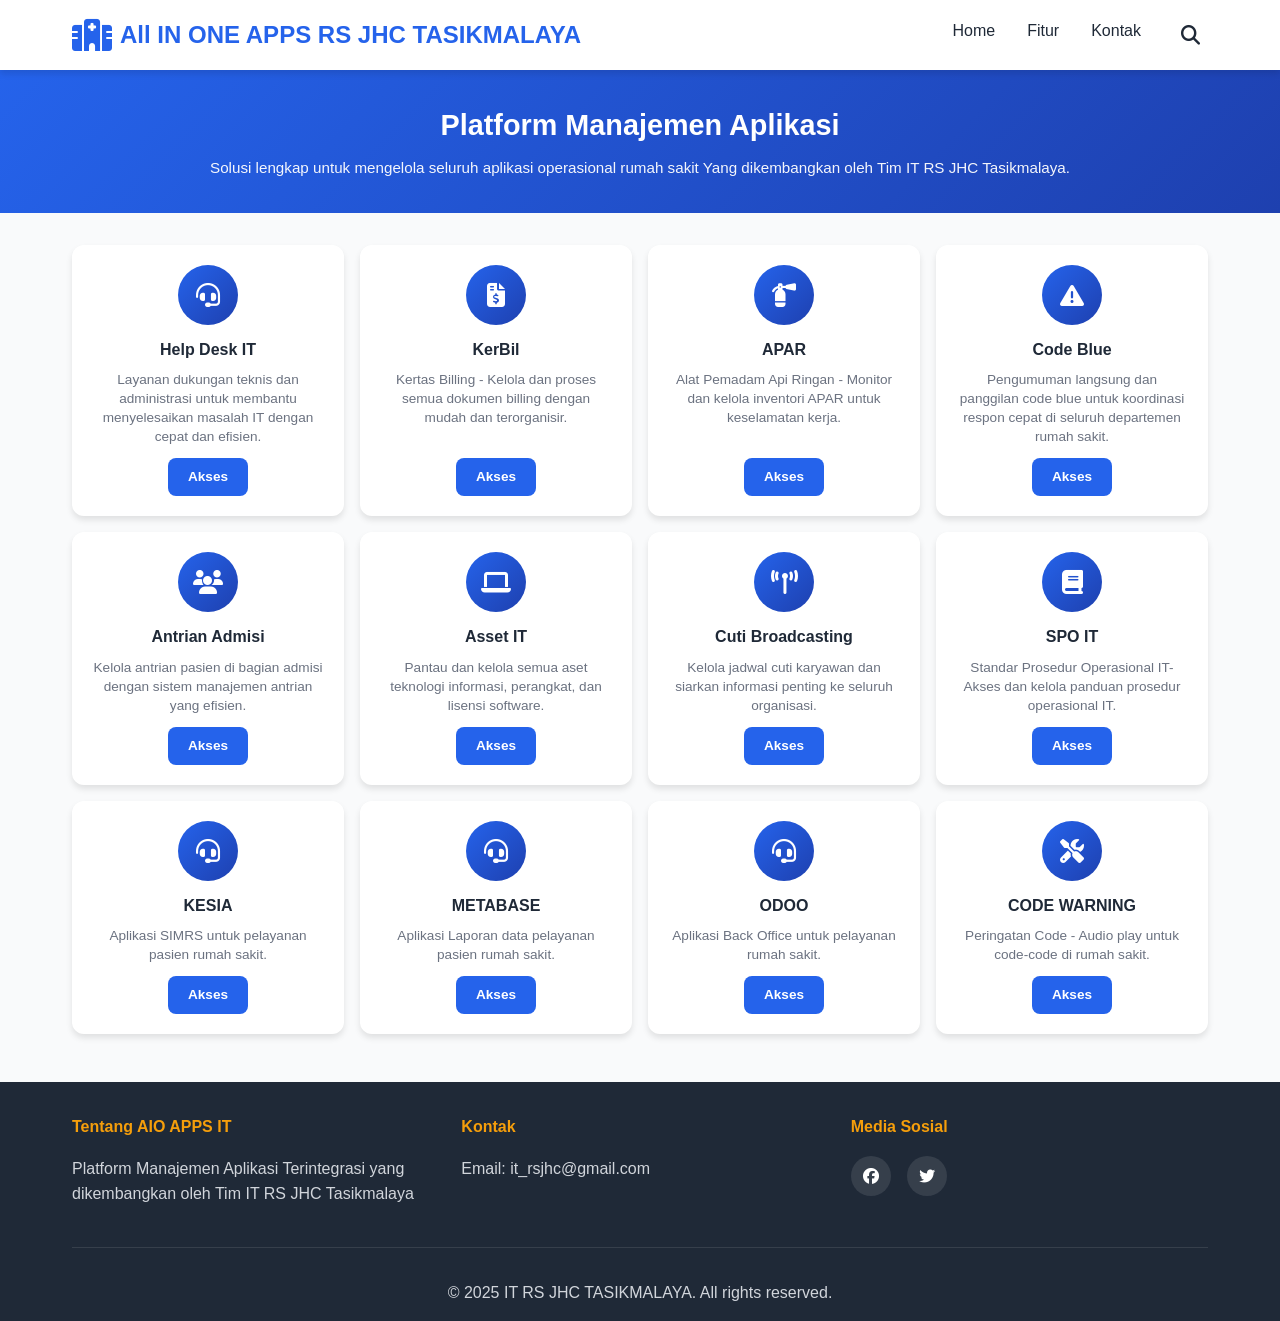
==== index.html @ 331bbbbd "first commit" ====
<!DOCTYPE html>
<html lang="id">
  <head>
    <meta charset="UTF-8" />
    <meta name="viewport" content="width=device-width, initial-scale=1.0" />
    <title>JHC - Platform Terintegrasi IT</title>
    <link rel="icon" type="image/png" href="assets/images/logo-IT.png" />
    <link
      rel="stylesheet"
      href="https://cdnjs.cloudflare.com/ajax/libs/font-awesome/6.4.0/css/all.min.css"
    />
    <link rel="stylesheet" href="styles.css" />
  </head>
  <body>
    <!-- Navigation Bar -->
    <nav class="navbar">
      <div class="nav-container">
        <div class="logo">
          <i class="fas fa-hospital"></i>
          <span>All IN ONE APPS RS JHC TASIKMALAYA</span>
        </div>
        <div class="nav-links">
          <a href="#home">Home</a>
          <a href="#features">Fitur</a>
          <a href="#contact">Kontak</a>
          <button class="search-toggle" onclick="toggleSearch()">
            <i class="fas fa-search"></i>
          </button>
        </div>
        <div class="search-bar" id="searchBar">
          <input
            type="text"
            id="featureSearch"
            placeholder="Cari fitur..."
            onkeyup="searchFeatures()"
          />
          <button class="search-close" onclick="toggleSearch()">
            <i class="fas fa-times"></i>
          </button>
        </div>
      </div>
    </nav>

    <!-- Hero Section -->
    <section class="hero" id="home">
      <div class="hero-content">
        <h1>Platform Manajemen Aplikasi</h1>
        <p>
          Solusi lengkap untuk mengelola seluruh aplikasi operasional rumah
          sakit Yang dikembangkan oleh Tim IT RS JHC Tasikmalaya.
        </p>
      </div>
    </section>

    <!-- Features Section -->
    <section class="features" id="features">
      <div class="container">
        <div class="features-grid">
          <!-- Help Desk -->
          <div class="feature-card">
            <div class="feature-icon">
              <i class="fas fa-headset"></i>
            </div>
            <h3>Help Desk IT</h3>
            <p>
              Layanan dukungan teknis dan administrasi untuk membantu
              menyelesaikan masalah IT dengan cepat dan efisien.
            </p>
            <a
              href="#"
              class="btn-feature"
              data-url="https://sinal.rsjantungtasikmalaya.my.id/public/index.php?page=helpdesk_report_form"
              onclick="openLink(event)"
              >Akses</a
            >
          </div>

          <!-- KerBil -->
          <div class="feature-card">
            <div class="feature-icon">
              <i class="fas fa-file-invoice-dollar"></i>
            </div>
            <h3>KerBil</h3>
            <p>
              Kertas Billing - Kelola dan proses semua dokumen billing dengan
              mudah dan terorganisir.
            </p>
            <a
              href="#"
              class="btn-feature"
              data-url="http://103.184.16.155:312/kerbil/"
              onclick="openLink(event)"
              >Akses</a
            >
          </div>

          <!-- APAR -->
          <div class="feature-card">
            <div class="feature-icon">
              <i class="fas fa-fire-extinguisher"></i>
            </div>
            <h3>APAR</h3>
            <p>
              Alat Pemadam Api Ringan - Monitor dan kelola inventori APAR untuk
              keselamatan kerja.
            </p>
            <a
              href="#"
              class="btn-feature"
              data-url="https://apar.rsjantungtasikmalaya.my.id/"
              onclick="openLink(event)"
              >Akses</a
            >
          </div>

          <!-- Code Warning -->
          <div class="feature-card">
            <div class="feature-icon">
              <i class="fas fa-exclamation-triangle"></i>
            </div>
            <h3>Code Blue</h3>
            <p>
              Pengumuman langsung dan panggilan code blue untuk koordinasi
              respon cepat di seluruh departemen rumah sakit.
            </p>
            <a
              href="#"
              class="btn-feature"
              data-url="https://CB.rsjantungtasikmalaya.my.id"
              onclick="openLink(event)"
              >Akses</a
            >
          </div>

          <!-- Antrian Admisi -->
          <div class="feature-card">
            <div class="feature-icon">
              <i class="fas fa-users"></i>
            </div>
            <h3>Antrian Admisi</h3>
            <p>
              Kelola antrian pasien di bagian admisi dengan sistem manajemen
              antrian yang efisien.
            </p>
            <a
              href="#"
              class="btn-feature"
              data-url="http://192.168.10.142/antrian2/display.php"
              onclick="openLink(event)"
              >Akses</a
            >
          </div>

          <!-- Asset IT -->
          <div class="feature-card">
            <div class="feature-icon">
              <i class="fas fa-laptop"></i>
            </div>
            <h3>Asset IT</h3>
            <p>
              Pantau dan kelola semua aset teknologi informasi, perangkat, dan
              lisensi software.
            </p>
            <a
              href="#"
              class="btn-feature"
              data-url="https://sinal.rsjantungtasikmalaya.my.id/public/index.php?page=home"
              onclick="openLink(event)"
              >Akses</a
            >
          </div>

          <!-- Cuti Broadcasting -->
          <div class="feature-card">
            <div class="feature-icon">
              <i class="fas fa-broadcast-tower"></i>
            </div>
            <h3>Cuti Broadcasting</h3>
            <p>
              Kelola jadwal cuti karyawan dan siarkan informasi penting ke
              seluruh organisasi.
            </p>
            <a
              href="#"
              class="btn-feature"
              data-url=""
              onclick="openLink(event)"
              >Akses</a
            >
          </div>

          <!-- SPO -->
          <div class="feature-card">
            <div class="feature-icon">
              <i class="fas fa-book"></i>
            </div>
            <h3>SPO IT</h3>
            <p>
              Standar Prosedur Operasional IT- Akses dan kelola panduan prosedur
              operasional IT.
            </p>
            <a
              href="#"
              class="btn-feature"
              data-url=""
              onclick="openLink(event)"
              >Akses</a
            >
          </div>

          <!-- KESIA -->
          <div class="feature-card">
            <div class="feature-icon">
              <i class="fas fa-headset"></i>
            </div>
            <h3>KESIA</h3>
            <p>Aplikasi SIMRS untuk pelayanan pasien rumah sakit.</p>
            <a
              href="#"
              class="btn-feature"
              data-url="https://jhc-tasik.kesia.id/"
              onclick="openLink(event)"
              >Akses</a
            >
          </div>
          <!-- METABASE -->
          <div class="feature-card">
            <div class="feature-icon">
              <i class="fas fa-headset"></i>
            </div>
            <h3>METABASE</h3>
            <p>Aplikasi Laporan data pelayanan pasien rumah sakit.</p>
            <a
              href="#"
              class="btn-feature"
              data-url="https://dashboard.jhc-tasik.kesia.id/"
              onclick="openLink(event)"
              >Akses</a
            >
          </div>
          <!-- ODOO -->
          <div class="feature-card">
            <div class="feature-icon">
              <i class="fas fa-headset"></i>
            </div>
            <h3>ODOO</h3>
            <p>Aplikasi Back Office untuk pelayanan rumah sakit.</p>
            <a
              href="#"
              class="btn-feature"
              data-url="https://odoo.jhc-tasik.kesia.id/"
              onclick="openLink(event)"
              >Akses</a
            >
          </div>

          <!-- CODE -->
          <div class="feature-card">
            <div class="feature-icon">
              <i class="fas fa-tools"></i>
            </div>
            <h3>CODE WARNING</h3>
            <p>Peringatan Code - Audio play untuk code-code di rumah sakit.</p>
            <a
              href="#"
              class="btn-feature"
              data-url="https://miftahnurjamil.github.io/aio-apps-jhctasik/frontend/code-warning.html"
              onclick="openLink(event)"
              >Akses</a
            >
          </div>
        </div>
      </div>
    </section>

    <!-- Footer -->
    <footer class="footer" id="contact">
      <div class="container">
        <div class="footer-content">
          <div class="footer-section">
            <h4>Tentang AIO APPS IT</h4>
            <p>
              Platform Manajemen Aplikasi Terintegrasi yang dikembangkan oleh
              Tim IT RS JHC Tasikmalaya
            </p>
          </div>
          <div class="footer-section">
            <h4>Kontak</h4>
            <p>Email: it_rsjhc@gmail.com</p>
          </div>
          <div class="footer-section">
            <h4>Media Sosial</h4>
            <div class="social-icons">
              <a href="#"><i class="fab fa-facebook"></i></a>
              <a href="#"><i class="fab fa-twitter"></i></a>
            </div>
          </div>
        </div>
        <div class="footer-bottom">
          <p>&copy; 2025 IT RS JHC TASIKMALAYA. All rights reserved.</p>
        </div>
      </div>
    </footer>

    <script src="script.js"></script>
  </body>
</html>
---- styles.css ----
* {
  margin: 0;
  padding: 0;
  box-sizing: border-box;
}

:root {
  --primary-color: #2563eb;
  --secondary-color: #1e40af;
  --accent-color: #f59e0b;
  --text-color: #1f2937;
  --light-bg: #f9fafb;
  --white: #ffffff;
  --shadow: 0 4px 6px rgba(0, 0, 0, 0.1);
  --shadow-lg: 0 10px 25px rgba(0, 0, 0, 0.15);
}

body {
  font-family: "Segoe UI", Tahoma, Geneva, Verdana, sans-serif;
  line-height: 1.6;
  color: var(--text-color);
  background-color: var(--light-bg);
}

/* Navigation Bar */
.navbar {
  background: var(--white);
  box-shadow: var(--shadow);
  position: sticky;
  top: 0;
  z-index: 100;
}

.nav-container {
  max-width: 1200px;
  margin: 0 auto;
  padding: 1rem 2rem;
  display: flex;
  justify-content: space-between;
  align-items: center;
}

.logo {
  display: flex;
  align-items: center;
  gap: 0.5rem;
  font-size: 1.5rem;
  font-weight: 700;
  color: var(--primary-color);
}

.logo i {
  font-size: 2rem;
}

.nav-links {
  display: flex;
  gap: 2rem;
}

.nav-links a {
  text-decoration: none;
  color: var(--text-color);
  font-weight: 500;
  transition: color 0.3s ease;
}

.nav-links a:hover {
  color: var(--primary-color);
}

/* Search Toggle Button */
.search-toggle {
  background: none;
  border: none;
  color: var(--text-color);
  font-size: 1.2rem;
  cursor: pointer;
  transition: color 0.3s ease;
  padding: 0.5rem;
  display: flex;
  align-items: center;
}

.search-toggle:hover {
  color: var(--primary-color);
}

/* Search Bar */
.search-bar {
  position: absolute;
  top: 0;
  right: 0;
  left: 0;
  background: var(--white);
  padding: 1rem 2rem;
  display: none;
  align-items: center;
  gap: 0.5rem;
  box-shadow: var(--shadow);
  animation: slideDown 0.3s ease-out;
  z-index: 99;
}

.search-bar.show {
  display: flex;
}

.search-bar input {
  flex: 1;
  max-width: 400px;
  padding: 0.75rem 1rem;
  border: 2px solid var(--primary-color);
  border-radius: 5px;
  font-size: 1rem;
  outline: none;
  transition: border-color 0.3s ease;
}

.search-bar input:focus {
  border-color: var(--secondary-color);
  box-shadow: 0 0 10px rgba(37, 99, 235, 0.2);
}

.search-close {
  background: none;
  border: none;
  color: var(--text-color);
  font-size: 1.2rem;
  cursor: pointer;
  padding: 0.5rem;
  transition: color 0.3s ease;
}

.search-close:hover {
  color: var(--primary-color);
}

/* Container */
.container {
  max-width: 1200px;
  margin: 0 auto;
  padding: 0 2rem;
}

/* Hero Section */
.hero {
  background: linear-gradient(
    135deg,
    var(--primary-color) 0%,
    var(--secondary-color) 100%
  );
  color: var(--white);
  padding: 2rem 2rem;
  text-align: center;
}

.hero-content h1 {
  font-size: 1.8rem;
  margin-bottom: 0.5rem;
  font-weight: 700;
}

.hero-content p {
  font-size: 0.95rem;
  opacity: 0.95;
}

/* Features Section */
.features {
  padding: 2rem 0;
  background-color: var(--light-bg);
}

.features h2 {
  text-align: center;
  font-size: 1.75rem;
  margin-bottom: 1.5rem;
  color: var(--text-color);
}

.features-grid {
  display: grid;
  grid-template-columns: repeat(4, 1fr);
  gap: 1rem;
}

/* Feature Card */
.feature-card {
  background: var(--white);
  border-radius: 12px;
  padding: 1.25rem;
  text-align: center;
  box-shadow: var(--shadow);
  transition: all 0.3s ease;
  display: flex;
  flex-direction: column;
  height: 100%;
}

.feature-card:hover {
  transform: translateY(-10px);
  box-shadow: var(--shadow-lg);
}

.feature-icon {
  width: 60px;
  height: 60px;
  margin: 0 auto 0.75rem;
  background: linear-gradient(
    135deg,
    var(--primary-color) 0%,
    var(--secondary-color) 100%
  );
  border-radius: 50%;
  display: flex;
  align-items: center;
  justify-content: center;
  font-size: 1.5rem;
  color: var(--white);
  transition: transform 0.3s ease;
}

.feature-card:hover .feature-icon {
  transform: scale(1.1) rotate(5deg);
}

.feature-card h3 {
  font-size: 1rem;
  margin-bottom: 0.5rem;
  color: var(--text-color);
}

.feature-card p {
  color: #6b7280;
  margin-bottom: 0.75rem;
  flex-grow: 1;
  font-size: 0.85rem;
  line-height: 1.4;
}

/* Button */
.btn-feature {
  background: var(--primary-color);
  color: var(--white);
  border: none;
  padding: 0.5rem 1.25rem;
  border-radius: 8px;
  font-size: 0.85rem;
  font-weight: 600;
  cursor: pointer;
  transition: all 0.3s ease;
  align-self: center;
  display: inline-block;
  text-decoration: none;
}

.btn-feature:hover {
  background: var(--secondary-color);
  transform: translateY(-2px);
  box-shadow: 0 4px 12px rgba(37, 99, 235, 0.4);
}

.btn-feature:active {
  transform: translateY(0);
}

/* Code Warning Section */
.code-warning {
  background: linear-gradient(135deg, #f3f4f6 0%, #e5e7eb 100%);
  padding: 2rem 0;
  margin-top: 1rem;
}

.warning-content {
  display: grid;
  grid-template-columns: repeat(auto-fit, minmax(400px, 1fr));
  gap: 2rem;
}

.warning-card {
  background: var(--white);
  border-radius: 12px;
  padding: 2rem;
  box-shadow: var(--shadow-lg);
}

.warning-card h3 {
  font-size: 1.5rem;
  color: #1e40af;
  margin-bottom: 0.75rem;
  text-align: center;
}

.warning-card > p:first-of-type {
  text-align: center;
  color: #6b7280;
  margin-bottom: 1.5rem;
  font-size: 0.95rem;
}

/* Pengumuman Langsung Button Group */
.button-group {
  display: flex;
  gap: 1rem;
  justify-content: center;
  margin-bottom: 1rem;
}

.btn-warning {
  border: none;
  padding: 0.75rem 1.5rem;
  border-radius: 8px;
  font-weight: 600;
  cursor: pointer;
  transition: all 0.3s ease;
  font-size: 0.9rem;
  display: flex;
  align-items: center;
  gap: 0.5rem;
}

.btn-primary {
  background: #22c55e;
  color: var(--white);
}

.btn-primary:hover {
  background: #16a34a;
  transform: translateY(-2px);
  box-shadow: 0 4px 12px rgba(34, 197, 94, 0.4);
}

.btn-secondary {
  background: #ef4444;
  color: var(--white);
}

.btn-secondary:hover {
  background: #dc2626;
  transform: translateY(-2px);
  box-shadow: 0 4px 12px rgba(239, 68, 68, 0.4);
}

.btn-warning-stop {
  background: #f97316;
}

.btn-warning-stop:hover {
  background: #ea580c;
  transform: translateY(-2px);
  box-shadow: 0 4px 12px rgba(249, 115, 22, 0.4);
}

.btn-warning-send {
  background: #8b5cf6;
}

.btn-warning-send:hover {
  background: #7c3aed;
  transform: translateY(-2px);
  box-shadow: 0 4px 12px rgba(139, 92, 246, 0.4);
}

.btn-warning-listen {
  background: #06b6d4;
}

.btn-warning-listen:hover {
  background: #0891b2;
  transform: translateY(-2px);
  box-shadow: 0 4px 12px rgba(6, 182, 212, 0.4);
}

.btn-warning-stop:disabled,
.btn-warning-send:disabled,
.btn-warning-listen:disabled {
  opacity: 0.5;
  cursor: not-allowed;
}

.hint {
  text-align: center;
  color: #9ca3af;
  font-size: 0.85rem;
  margin-top: 0.5rem;
}

.permission-guide {
  background: #fef2f2;
  border-left: 4px solid #dc2626;
  padding: 1rem;
  border-radius: 6px;
  margin-top: 1rem;
  font-size: 0.9rem;
  color: #1f2937;
}

.permission-guide p:first-child {
  font-weight: 600;
  margin-bottom: 0.75rem;
  color: #dc2626;
}

.permission-guide ol {
  margin: 0;
  padding-left: 1.5rem;
}

.permission-guide li {
  margin-bottom: 0.5rem;
  line-height: 1.5;
}

/* Recording Result */
.recording-result {
  background: linear-gradient(135deg, #f0fdf4 0%, #dcfce7 100%);
  border-left: 4px solid #22c55e;
  border-radius: 8px;
  padding: 1rem;
  margin-top: 1.5rem;
  animation: slideDown 0.3s ease-out;
}

.result-header {
  display: flex;
  align-items: center;
  gap: 0.5rem;
  font-weight: 700;
  color: #16a34a;
  font-size: 1rem;
  margin-bottom: 1rem;
}

.result-header i {
  font-size: 1.25rem;
}

.result-details {
  display: grid;
  grid-template-columns: repeat(auto-fit, minmax(200px, 1fr));
  gap: 1rem;
}

.result-item {
  display: flex;
  flex-direction: column;
  gap: 0.25rem;
}

.result-label {
  font-size: 0.85rem;
  font-weight: 600;
  color: #6b7280;
  text-transform: uppercase;
}

.result-value {
  font-size: 0.95rem;
  color: #1f2937;
  font-family: "Courier New", monospace;
}

/* Code Blue Grid */
.code-blue-grid {
  display: grid;
  grid-template-columns: repeat(2, 1fr);
  gap: 1rem;
}

.btn-code-blue {
  background: #dc2626;
  color: var(--white);
  border: none;
  padding: 1rem;
  border-radius: 8px;
  font-weight: 700;
  font-size: 0.95rem;
  cursor: pointer;
  transition: all 0.3s ease;
}

.btn-code-blue:hover {
  background: #b91c1c;
  transform: scale(1.05);
  box-shadow: 0 6px 16px rgba(220, 38, 38, 0.5);
}

.btn-code-blue:active {
  transform: scale(0.98);
}

/* Code Specific Colors */
.code-blue {
  background: #2563eb;
}

.code-blue:hover {
  background: #1d4ed8;
  box-shadow: 0 6px 16px rgba(37, 99, 235, 0.5);
}

.code-green {
  background: #22c55e;
}

.code-green:hover {
  background: #16a34a;
  box-shadow: 0 6px 16px rgba(34, 197, 94, 0.5);
}

.code-red {
  background: #dc2626;
}

.code-red:hover {
  background: #b91c1c;
  box-shadow: 0 6px 16px rgba(220, 38, 38, 0.5);
}

.code-yellow {
  background: #eab308;
  color: #1f2937;
}

.code-yellow:hover {
  background: #ca8a04;
  box-shadow: 0 6px 16px rgba(234, 179, 8, 0.5);
}

.code-white {
  background: #f5f5f5;
  color: #1f2937;
  border: 2px solid #d1d5db;
}

.code-white:hover {
  background: #e5e5e5;
  box-shadow: 0 6px 16px rgba(0, 0, 0, 0.3);
}

.code-black {
  background: #1f2937;
}

.code-black:hover {
  background: #111827;
  box-shadow: 0 6px 16px rgba(31, 41, 55, 0.5);
}

.code-purple {
  background: #a855f7;
}

.code-purple:hover {
  background: #9333ea;
  box-shadow: 0 6px 16px rgba(168, 85, 247, 0.5);
}

/* Modal Styles */
.modal {
  display: none;
  position: fixed;
  z-index: 2000;
  left: 0;
  top: 0;
  width: 100%;
  height: 100%;
  background-color: rgba(0, 0, 0, 0.5);
  animation: fadeIn 0.3s ease-out;
}

.modal.show {
  display: flex;
  align-items: center;
  justify-content: center;
}

@keyframes fadeIn {
  from {
    opacity: 0;
  }
  to {
    opacity: 1;
  }
}

.modal-content {
  background-color: var(--white);
  padding: 2rem;
  border-radius: 12px;
  box-shadow: var(--shadow-lg);
  max-width: 600px;
  width: 90%;
  animation: slideDown 0.3s ease-out;
}

@keyframes slideDown {
  from {
    opacity: 0;
    transform: translateY(-50px);
  }
  to {
    opacity: 1;
    transform: translateY(0);
  }
}

.modal-header {
  display: flex;
  justify-content: space-between;
  align-items: center;
  margin-bottom: 1rem;
}

.modal-header h2 {
  color: var(--primary-color);
  font-size: 1.5rem;
  margin: 0;
}

.modal-close {
  background: none;
  border: none;
  font-size: 2rem;
  cursor: pointer;
  color: #6b7280;
  transition: color 0.3s ease;
}

.modal-close:hover {
  color: var(--text-color);
}

.modal-subtitle {
  color: #6b7280;
  text-align: center;
  margin-bottom: 1.5rem;
  font-size: 0.95rem;
}

.modal-locations-grid {
  display: grid;
  grid-template-columns: repeat(auto-fit, minmax(150px, 1fr));
  gap: 1rem;
}

.btn-location {
  background: var(--primary-color);
  color: var(--white);
  border: none;
  padding: 1rem;
  border-radius: 8px;
  font-weight: 700;
  font-size: 0.95rem;
  cursor: pointer;
  transition: all 0.3s ease;
}

.btn-location:hover {
  background: var(--secondary-color);
  transform: translateY(-2px);
  box-shadow: 0 6px 16px rgba(37, 99, 235, 0.5);
}

.btn-location:active {
  transform: translateY(0);
}

/* Audio Control Modal */
.audio-control-buttons {
  display: flex;
  gap: 1rem;
  justify-content: center;
}

.btn-audio-play,
.btn-audio-stop {
  background: var(--primary-color);
  color: var(--white);
  border: none;
  padding: 1rem 2rem;
  border-radius: 8px;
  font-weight: 700;
  font-size: 1rem;
  cursor: pointer;
  transition: all 0.3s ease;
  display: flex;
  align-items: center;
  gap: 0.5rem;
}

.btn-audio-play:hover:not(:disabled),
.btn-audio-stop:hover:not(:disabled) {
  background: var(--secondary-color);
  transform: translateY(-2px);
  box-shadow: 0 6px 16px rgba(37, 99, 235, 0.5);
}

.btn-audio-play:disabled,
.btn-audio-stop:disabled {
  cursor: not-allowed;
  opacity: 0.5;
}

.btn-audio-stop {
  background: #dc2626;
}

.btn-audio-stop:hover:not(:disabled) {
  background: #b91c1c;
  box-shadow: 0 6px 16px rgba(220, 38, 38, 0.5);
}

/* Footer */
.footer {
  background: var(--text-color);
  color: var(--white);
  padding: 2rem 0 1rem;
  margin-top: 1rem;
}

.footer-content {
  display: grid;
  grid-template-columns: repeat(auto-fit, minmax(250px, 1fr));
  gap: 2rem;
  margin-bottom: 2rem;
}

.footer-section h4 {
  margin-bottom: 1rem;
  color: var(--accent-color);
}

.footer-section p {
  color: #d1d5db;
  margin-bottom: 0.5rem;
}

.social-icons {
  display: flex;
  gap: 1rem;
}

.social-icons a {
  display: inline-flex;
  width: 40px;
  height: 40px;
  align-items: center;
  justify-content: center;
  background: rgba(255, 255, 255, 0.1);
  border-radius: 50%;
  color: var(--white);
  text-decoration: none;
  transition: all 0.3s ease;
}

.social-icons a:hover {
  background: var(--accent-color);
  color: var(--text-color);
}

.footer-bottom {
  text-align: center;
  padding-top: 2rem;
  border-top: 1px solid rgba(255, 255, 255, 0.1);
  color: #d1d5db;
}

/* Responsive Design */
@media (max-width: 1024px) {
  .features-grid {
    grid-template-columns: repeat(2, 1fr);
  }
}

@media (max-width: 768px) {
  .hero-content h1 {
    font-size: 1.5rem;
  }

  .hero-content p {
    font-size: 0.85rem;
  }

  .features h2 {
    font-size: 1.5rem;
  }

  .features-grid {
    grid-template-columns: 1fr;
  }

  .nav-links {
    gap: 1rem;
  }

  .nav-links a {
    font-size: 0.9rem;
  }
}

@media (max-width: 480px) {
  .nav-container {
    padding: 0.75rem 1rem;
  }

  .logo {
    font-size: 1.25rem;
  }

  .logo i {
    font-size: 1.5rem;
  }

  .hero {
    padding: 3rem 1rem;
  }

  .hero-content h1 {
    font-size: 1.5rem;
  }

  .hero-content p {
    font-size: 0.9rem;
  }

  .features {
    padding: 2rem 1rem;
  }

  .features h2 {
    font-size: 1.5rem;
    margin-bottom: 2rem;
  }

  .feature-card {
    padding: 1.5rem;
  }

  .feature-icon {
    width: 60px;
    height: 60px;
    font-size: 1.5rem;
  }
}

/* Scroll behavior */
html {
  scroll-behavior: smooth;
}

/* Animation */
@keyframes fadeInUp {
  from {
    opacity: 0;
    transform: translateY(30px);
  }
  to {
    opacity: 1;
    transform: translateY(0);
  }
}

.feature-card {
  animation: fadeInUp 0.6s ease-out forwards;
}

.feature-card:nth-child(1) {
  animation-delay: 0.1s;
}
.feature-card:nth-child(2) {
  animation-delay: 0.2s;
}
.feature-card:nth-child(3) {
  animation-delay: 0.3s;
}
.feature-card:nth-child(4) {
  animation-delay: 0.4s;
}
.feature-card:nth-child(5) {
  animation-delay: 0.5s;
}
.feature-card:nth-child(6) {
  animation-delay: 0.6s;
}
.feature-card:nth-child(7) {
  animation-delay: 0.7s;
}
.feature-card:nth-child(8) {
  animation-delay: 0.8s;
}
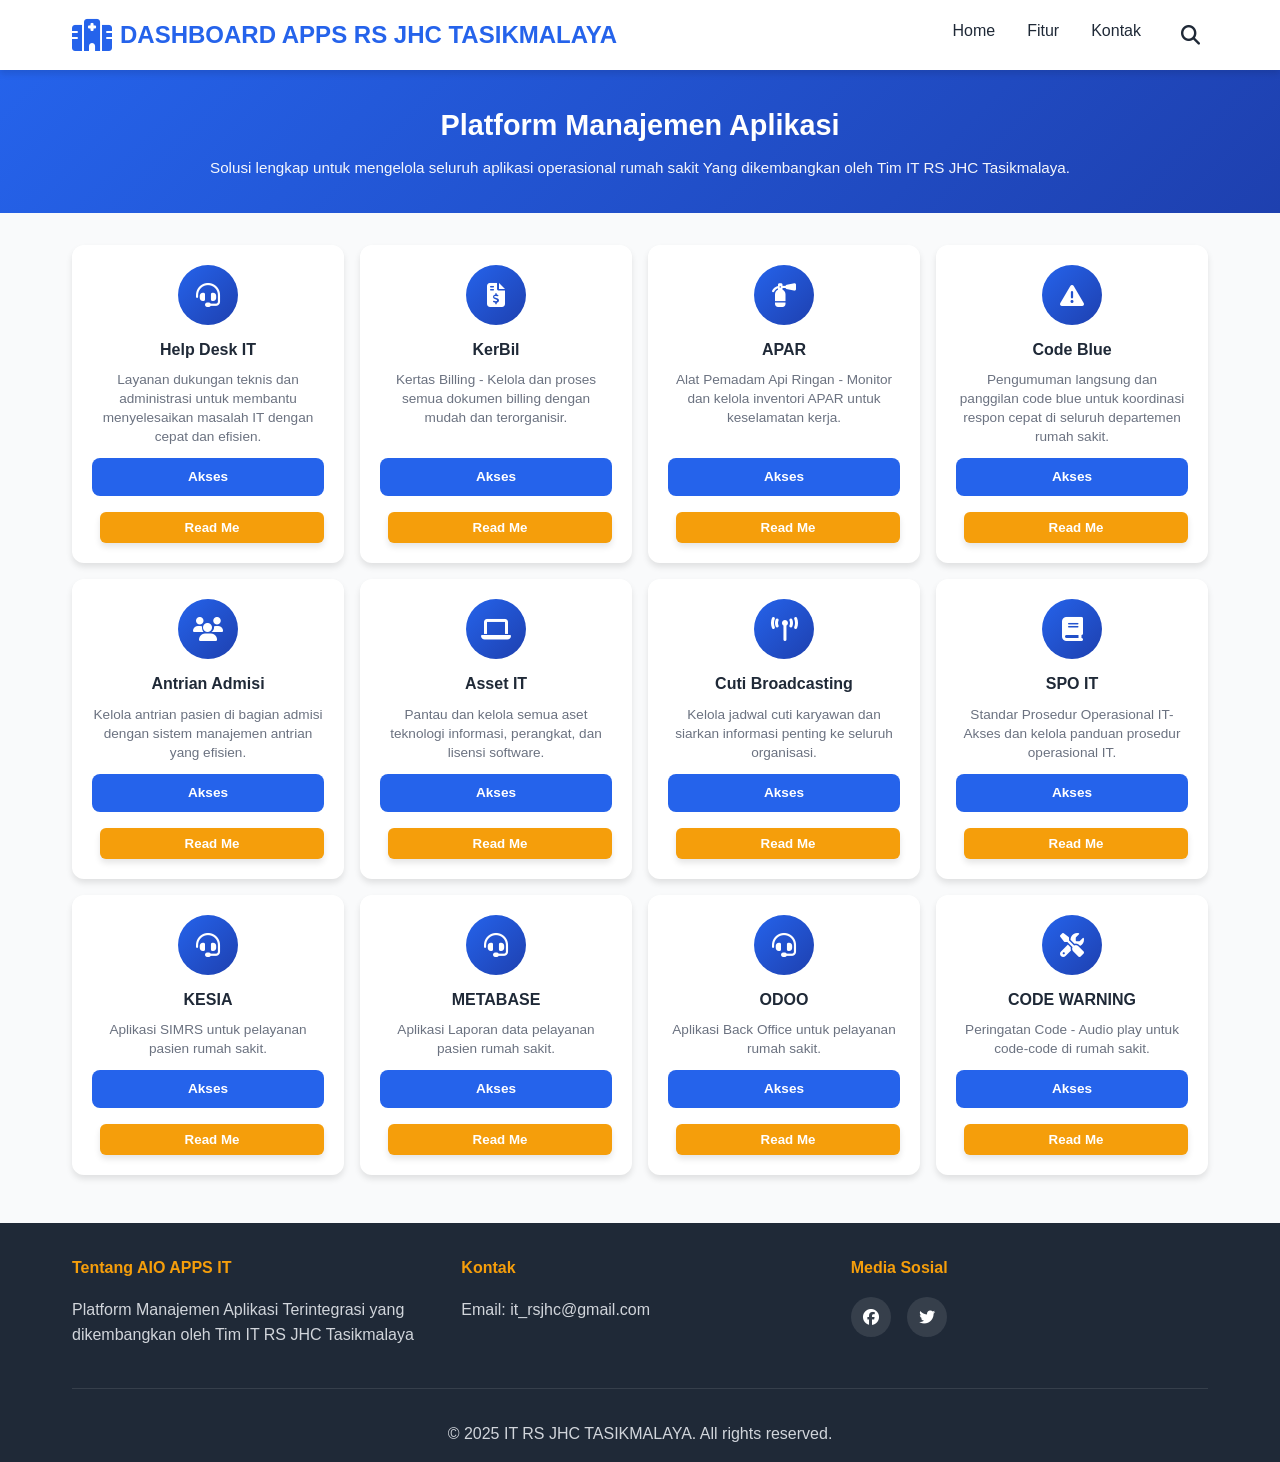
==== commit 883366b3: "readme html" ====
--- a/index.html
+++ b/index.html
@@ -17,7 +17,7 @@
       <div class="nav-container">
         <div class="logo">
           <i class="fas fa-hospital"></i>
-          <span>All IN ONE APPS RS JHC TASIKMALAYA</span>
+          <span>DASHBOARD APPS RS JHC TASIKMALAYA</span>
         </div>
         <div class="nav-links">
           <a href="#home">Home</a>
@@ -73,6 +73,9 @@
               onclick="openLink(event)"
               >Akses</a
             >
+            <button class="btn-readme" onclick="openReadMe('Help Desk IT')">
+              Read Me
+            </button>
           </div>
 
           <!-- KerBil -->
@@ -92,6 +95,9 @@
               onclick="openLink(event)"
               >Akses</a
             >
+            <button class="btn-readme" onclick="openReadMe('KerBil')">
+              Read Me
+            </button>
           </div>
 
           <!-- APAR -->
@@ -111,6 +117,9 @@
               onclick="openLink(event)"
               >Akses</a
             >
+            <button class="btn-readme" onclick="openReadMe('APAR')">
+              Read Me
+            </button>
           </div>
 
           <!-- Code Warning -->
@@ -130,6 +139,9 @@
               onclick="openLink(event)"
               >Akses</a
             >
+            <button class="btn-readme" onclick="openReadMe('Code Blue')">
+              Read Me
+            </button>
           </div>
 
           <!-- Antrian Admisi -->
@@ -149,6 +161,9 @@
               onclick="openLink(event)"
               >Akses</a
             >
+            <button class="btn-readme" onclick="openReadMe('Antrian Admisi')">
+              Read Me
+            </button>
           </div>
 
           <!-- Asset IT -->
@@ -168,6 +183,9 @@
               onclick="openLink(event)"
               >Akses</a
             >
+            <button class="btn-readme" onclick="openReadMe('Asset IT')">
+              Read Me
+            </button>
           </div>
 
           <!-- Cuti Broadcasting -->
@@ -187,6 +205,12 @@
               onclick="openLink(event)"
               >Akses</a
             >
+            <button
+              class="btn-readme"
+              onclick="openReadMe('Cuti Broadcasting')"
+            >
+              Read Me
+            </button>
           </div>
 
           <!-- SPO -->
@@ -206,6 +230,9 @@
               onclick="openLink(event)"
               >Akses</a
             >
+            <button class="btn-readme" onclick="openReadMe('SPO IT')">
+              Read Me
+            </button>
           </div>
 
           <!-- KESIA -->
@@ -222,6 +249,9 @@
               onclick="openLink(event)"
               >Akses</a
             >
+            <button class="btn-readme" onclick="openReadMe('KESIA')">
+              Read Me
+            </button>
           </div>
           <!-- METABASE -->
           <div class="feature-card">
@@ -237,6 +267,9 @@
               onclick="openLink(event)"
               >Akses</a
             >
+            <button class="btn-readme" onclick="openReadMe('METABASE')">
+              Read Me
+            </button>
           </div>
           <!-- ODOO -->
           <div class="feature-card">
@@ -252,6 +285,9 @@
               onclick="openLink(event)"
               >Akses</a
             >
+            <button class="btn-readme" onclick="openReadMe('ODOO')">
+              Read Me
+            </button>
           </div>
 
           <!-- CODE -->
@@ -268,6 +304,9 @@
               onclick="openLink(event)"
               >Akses</a
             >
+            <button class="btn-readme" onclick="openReadMe('CODE WARNING')">
+              Read Me
+            </button>
           </div>
         </div>
       </div>
--- a/styles.css
+++ b/styles.css
@@ -1,3 +1,74 @@
+/* Tab Navigation Styles for readme.html */
+.tabs {
+  display: flex;
+  gap: 0.5rem;
+  margin-bottom: 1rem;
+  border-bottom: 2px solid #e5e7eb;
+  background: #f3f4f6;
+  padding: 0.5rem 0.5rem 0 0.5rem;
+  border-radius: 8px 8px 0 0;
+}
+.tab {
+  background: none;
+  border: none;
+  outline: none;
+  font-weight: bold;
+  color: #444;
+  padding: 0.7rem 1.5rem;
+  border-radius: 8px 8px 0 0;
+  cursor: pointer;
+  transition: background 0.2s, color 0.2s;
+  margin-bottom: -2px;
+}
+.tab.active {
+  background: #fff;
+  color: var(--primary-color);
+  border-bottom: 2px solid var(--primary-color);
+  z-index: 1;
+}
+/* Readme Header Grid Layout */
+.readme-header-grid {
+  display: grid;
+  grid-template-columns: 1fr auto 1fr;
+  align-items: center;
+  width: 100%;
+  min-height: 110px;
+  gap: 0;
+}
+.readme-header-grid .btn-dashboard {
+  justify-self: start;
+  margin-left: 0.5rem;
+}
+.readme-header-center {
+  grid-column: 2;
+  display: flex;
+  flex-direction: column;
+  align-items: center;
+  justify-content: center;
+}
+.readme-header-center h1 {
+  margin-bottom: 0.5rem;
+  text-align: center;
+}
+.readme-header-center p {
+  margin: 0 auto;
+  text-align: center;
+}
+.btn-dashboard {
+  padding: 0.6rem 1.4rem;
+  font-size: 1rem;
+  background: var(--primary-color);
+  color: #fff;
+  border: none;
+  border-radius: 6px;
+  box-shadow: 0 2px 8px rgba(0, 0, 0, 0.07);
+  font-weight: bold;
+  cursor: pointer;
+  transition: background 0.2s;
+}
+.btn-dashboard:hover {
+  background: var(--secondary-color);
+}
 * {
   margin: 0;
   padding: 0;
@@ -20,6 +91,58 @@
   line-height: 1.6;
   color: var(--text-color);
   background-color: var(--light-bg);
+}
+/* Tombol Read Me */
+.btn-readme {
+  background: var(--accent-color);
+  color: var(--white);
+  border: none;
+  padding: 0.5rem 1.2rem;
+  margin-top: 0.5rem;
+  margin-left: 0.5rem;
+  border-radius: 6px;
+  font-weight: bold;
+  cursor: pointer;
+  box-shadow: var(--shadow);
+  transition: background 0.2s;
+}
+.btn-feature {
+  background: var(--primary-color);
+  color: var(--white);
+  border: none;
+  padding: 0.5rem 1.2rem;
+  border-radius: 8px;
+  font-size: 0.85rem;
+  font-weight: 600;
+  cursor: pointer;
+  transition: all 0.3s ease;
+  display: block;
+  width: 100%;
+  margin: 0 auto 0.5rem auto;
+  text-decoration: none;
+  box-sizing: border-box;
+}
+  background: #f9fafb;
+  border: none;
+  outline: none;
+  font-weight: bold;
+}
+.tab.active {
+  background: #fff;
+  width: 100%;
+  margin-left: 0;
+  color: var(--primary-color);
+}
+.tab-content {
+  padding: 2rem;
+  background: #fff;
+  min-height: 200px;
+  box-sizing: border-box;
+}
+.pdf-viewer {
+  width: 100%;
+  height: 500px;
+  border: 1px solid #eee;
 }
 
 /* Navigation Bar */
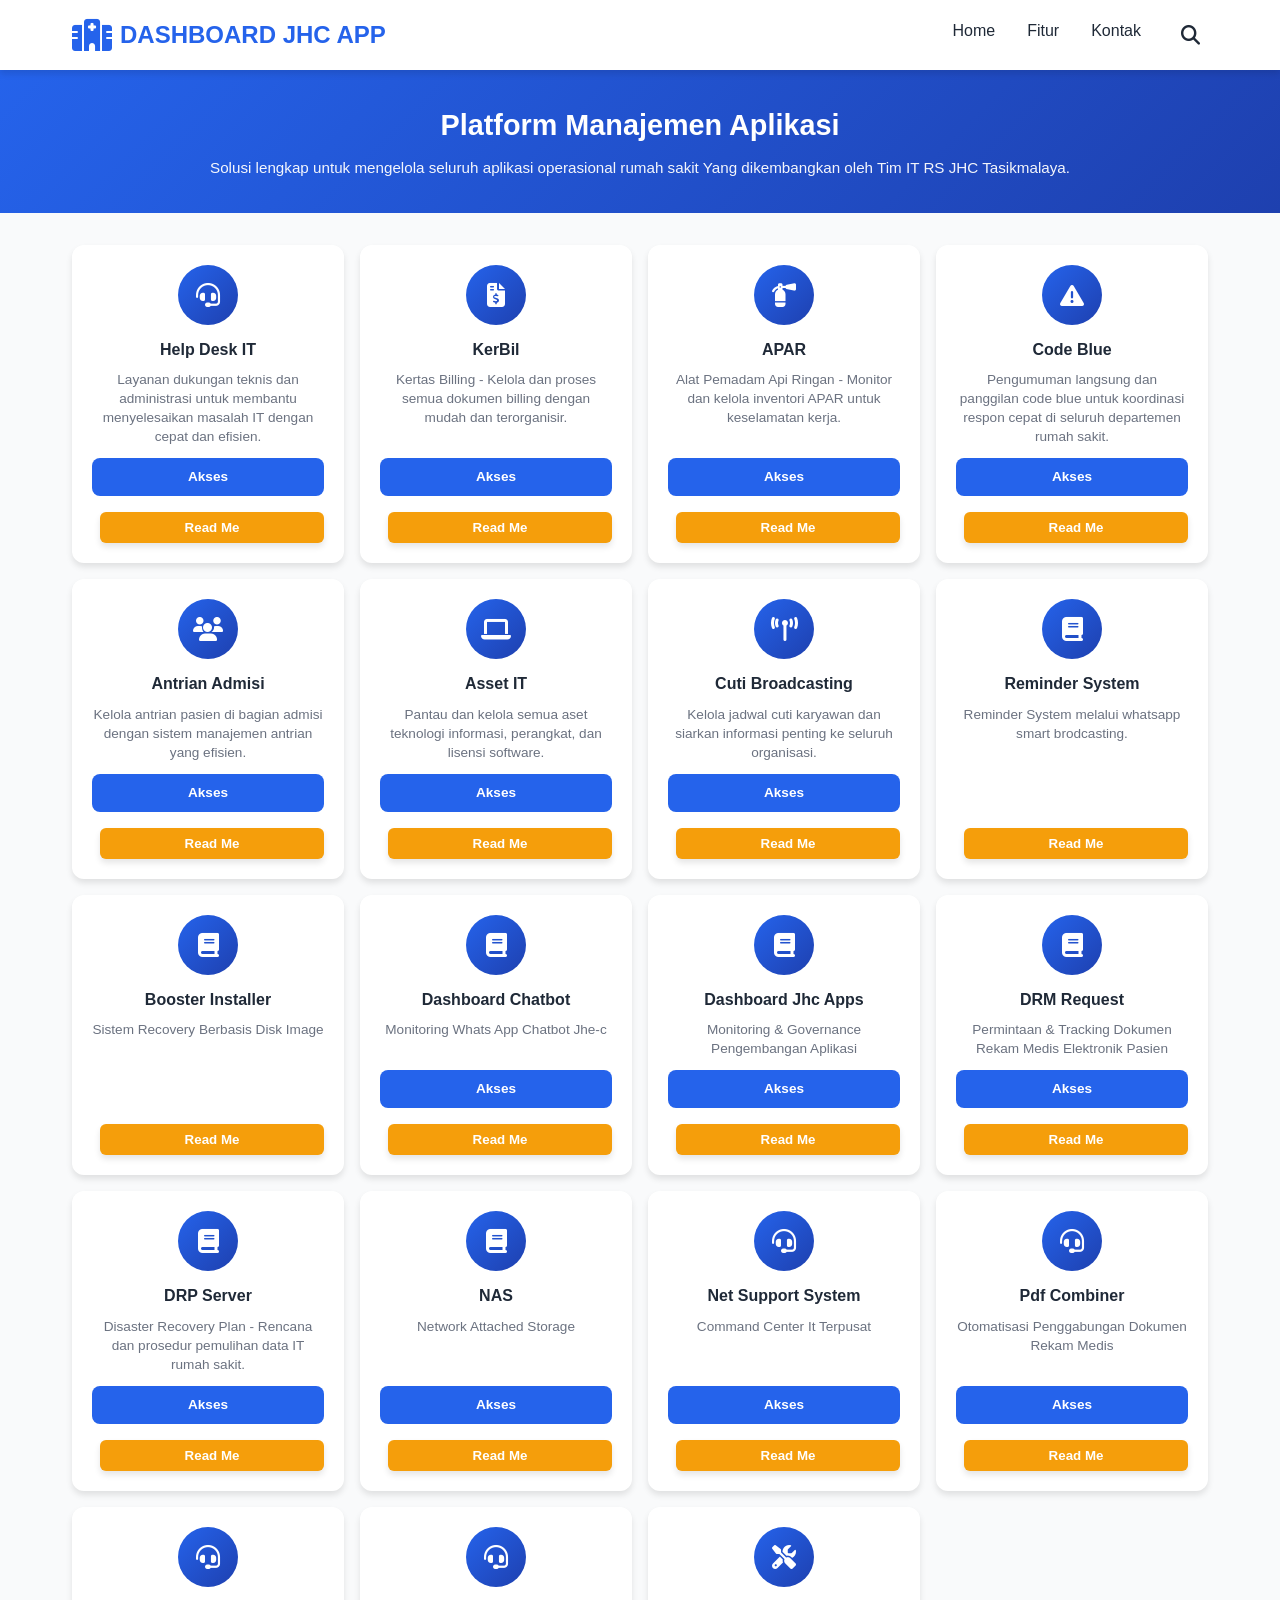
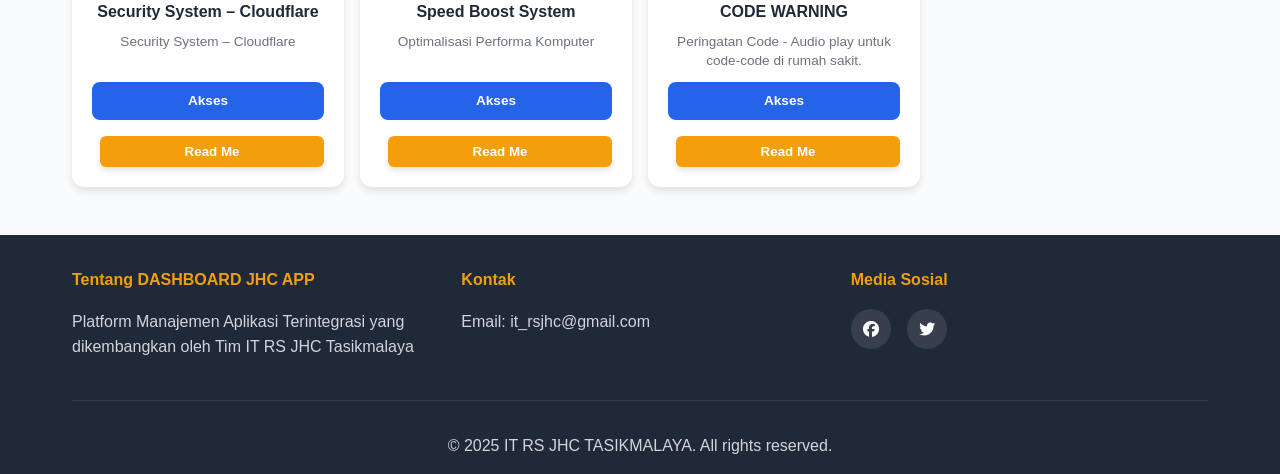
==== commit 726490dd: "readme pdf view" ====
--- a/index.html
+++ b/index.html
@@ -17,7 +17,7 @@
       <div class="nav-container">
         <div class="logo">
           <i class="fas fa-hospital"></i>
-          <span>DASHBOARD APPS RS JHC TASIKMALAYA</span>
+          <span>DASHBOARD JHC APP</span>
         </div>
         <div class="nav-links">
           <a href="#home">Home</a>
@@ -213,35 +213,140 @@
             </button>
           </div>
 
-          <!-- SPO -->
-          <div class="feature-card">
-            <div class="feature-icon">
-              <i class="fas fa-book"></i>
-            </div>
-            <h3>SPO IT</h3>
-            <p>
-              Standar Prosedur Operasional IT- Akses dan kelola panduan prosedur
-              operasional IT.
-            </p>
-            <a
-              href="#"
-              class="btn-feature"
-              data-url=""
-              onclick="openLink(event)"
-              >Akses</a
-            >
-            <button class="btn-readme" onclick="openReadMe('SPO IT')">
-              Read Me
-            </button>
-          </div>
-
-          <!-- KESIA -->
+          <!-- Reminder System -->
+          <div class="feature-card">
+            <div class="feature-icon">
+              <i class="fas fa-book"></i>
+            </div>
+            <h3>Reminder System</h3>
+            <p>Reminder System melalui whatsapp smart brodcasting.</p>
+            <button class="btn-readme" onclick="openReadMe('Reminder System')">
+              Read Me
+            </button>
+          </div>
+
+          <!-- Booster Installer -->
+          <div class="feature-card">
+            <div class="feature-icon">
+              <i class="fas fa-book"></i>
+            </div>
+            <h3>Booster Installer</h3>
+            <p>Sistem Recovery Berbasis Disk Image</p>
+            <button
+              class="btn-readme"
+              onclick="openReadMe('Booster Installer')"
+            >
+              Read Me
+            </button>
+          </div>
+          <!-- Dashboard Chatbot -->
+          <div class="feature-card">
+            <div class="feature-icon">
+              <i class="fas fa-book"></i>
+            </div>
+            <h3>Dashboard Chatbot</h3>
+            <p>Monitoring Whats App Chatbot Jhe-c</p>
+            <a
+              href="#"
+              class="btn-feature"
+              data-url=""
+              onclick="openLink(event)"
+              >Akses</a
+            >
+            <button
+              class="btn-readme"
+              onclick="openReadMe('Dashboard Chatbot')"
+            >
+              Read Me
+            </button>
+          </div>
+          <!-- Dashboard Jhc Apps -->
+          <div class="feature-card">
+            <div class="feature-icon">
+              <i class="fas fa-book"></i>
+            </div>
+            <h3>Dashboard Jhc Apps</h3>
+            <p>Monitoring & Governance Pengembangan Aplikasi</p>
+            <a
+              href="#"
+              class="btn-feature"
+              data-url=""
+              onclick="openLink(event)"
+              >Akses</a
+            >
+            <button
+              class="btn-readme"
+              onclick="openReadMe('Dashboard Jhc Apps')"
+            >
+              Read Me
+            </button>
+          </div>
+          <!-- Drm Request -->
+          <div class="feature-card">
+            <div class="feature-icon">
+              <i class="fas fa-book"></i>
+            </div>
+            <h3>DRM Request</h3>
+            <p>Permintaan & Tracking Dokumen Rekam Medis Elektronik Pasien</p>
+            <a
+              href="#"
+              class="btn-feature"
+              data-url=""
+              onclick="openLink(event)"
+              >Akses</a
+            >
+            <button class="btn-readme" onclick="openReadMe('DRM Request')">
+              Read Me
+            </button>
+          </div>
+          <!-- DRP Server -->
+          <div class="feature-card">
+            <div class="feature-icon">
+              <i class="fas fa-book"></i>
+            </div>
+            <h3>DRP Server</h3>
+            <p>
+              Disaster Recovery Plan - Rencana dan prosedur pemulihan data IT
+              rumah sakit.
+            </p>
+            <a
+              href="#"
+              class="btn-feature"
+              data-url=""
+              onclick="openLink(event)"
+              >Akses</a
+            >
+            <button class="btn-readme" onclick="openReadMe('DRP Server')">
+              Read Me
+            </button>
+          </div>
+
+          <!-- NAS -->
+          <div class="feature-card">
+            <div class="feature-icon">
+              <i class="fas fa-book"></i>
+            </div>
+            <h3>NAS</h3>
+            <p>Network Attached Storage</p>
+            <a
+              href="#"
+              class="btn-feature"
+              data-url=""
+              onclick="openLink(event)"
+              >Akses</a
+            >
+            <button class="btn-readme" onclick="openReadMe('NAS')">
+              Read Me
+            </button>
+          </div>
+
+          <!-- Net Support System -->
           <div class="feature-card">
             <div class="feature-icon">
               <i class="fas fa-headset"></i>
             </div>
-            <h3>KESIA</h3>
-            <p>Aplikasi SIMRS untuk pelayanan pasien rumah sakit.</p>
+            <h3>Net Support System</h3>
+            <p>Command Center It Terpusat</p>
             <a
               href="#"
               class="btn-feature"
@@ -249,17 +354,20 @@
               onclick="openLink(event)"
               >Akses</a
             >
-            <button class="btn-readme" onclick="openReadMe('KESIA')">
-              Read Me
-            </button>
-          </div>
-          <!-- METABASE -->
+            <button
+              class="btn-readme"
+              onclick="openReadMe('Net Support System')"
+            >
+              Read Me
+            </button>
+          </div>
+          <!-- Pdf Combiner -->
           <div class="feature-card">
             <div class="feature-icon">
               <i class="fas fa-headset"></i>
             </div>
-            <h3>METABASE</h3>
-            <p>Aplikasi Laporan data pelayanan pasien rumah sakit.</p>
+            <h3>Pdf Combiner</h3>
+            <p>Otomatisasi Penggabungan Dokumen Rekam Medis</p>
             <a
               href="#"
               class="btn-feature"
@@ -267,17 +375,17 @@
               onclick="openLink(event)"
               >Akses</a
             >
-            <button class="btn-readme" onclick="openReadMe('METABASE')">
-              Read Me
-            </button>
-          </div>
-          <!-- ODOO -->
+            <button class="btn-readme" onclick="openReadMe('Pdf Combiner')">
+              Read Me
+            </button>
+          </div>
+          <!-- Security System – Cloudflare -->
           <div class="feature-card">
             <div class="feature-icon">
               <i class="fas fa-headset"></i>
             </div>
-            <h3>ODOO</h3>
-            <p>Aplikasi Back Office untuk pelayanan rumah sakit.</p>
+            <h3>Security System – Cloudflare</h3>
+            <p>Security System – Cloudflare</p>
             <a
               href="#"
               class="btn-feature"
@@ -285,7 +393,32 @@
               onclick="openLink(event)"
               >Akses</a
             >
-            <button class="btn-readme" onclick="openReadMe('ODOO')">
+            <button
+              class="btn-readme"
+              onclick="openReadMe('Security System – Cloudflare')"
+            >
+              Read Me
+            </button>
+          </div>
+
+          <!-- Speed Boost System -->
+          <div class="feature-card">
+            <div class="feature-icon">
+              <i class="fas fa-headset"></i>
+            </div>
+            <h3>Speed Boost System</h3>
+            <p>Optimalisasi Performa Komputer</p>
+            <a
+              href="#"
+              class="btn-feature"
+              data-url="https://odoo.jhc-tasik.kesia.id/"
+              onclick="openLink(event)"
+              >Akses</a
+            >
+            <button
+              class="btn-readme"
+              onclick="openReadMe('Speed Boost System')"
+            >
               Read Me
             </button>
           </div>
@@ -317,7 +450,7 @@
       <div class="container">
         <div class="footer-content">
           <div class="footer-section">
-            <h4>Tentang AIO APPS IT</h4>
+            <h4>Tentang DASHBOARD JHC APP</h4>
             <p>
               Platform Manajemen Aplikasi Terintegrasi yang dikembangkan oleh
               Tim IT RS JHC Tasikmalaya
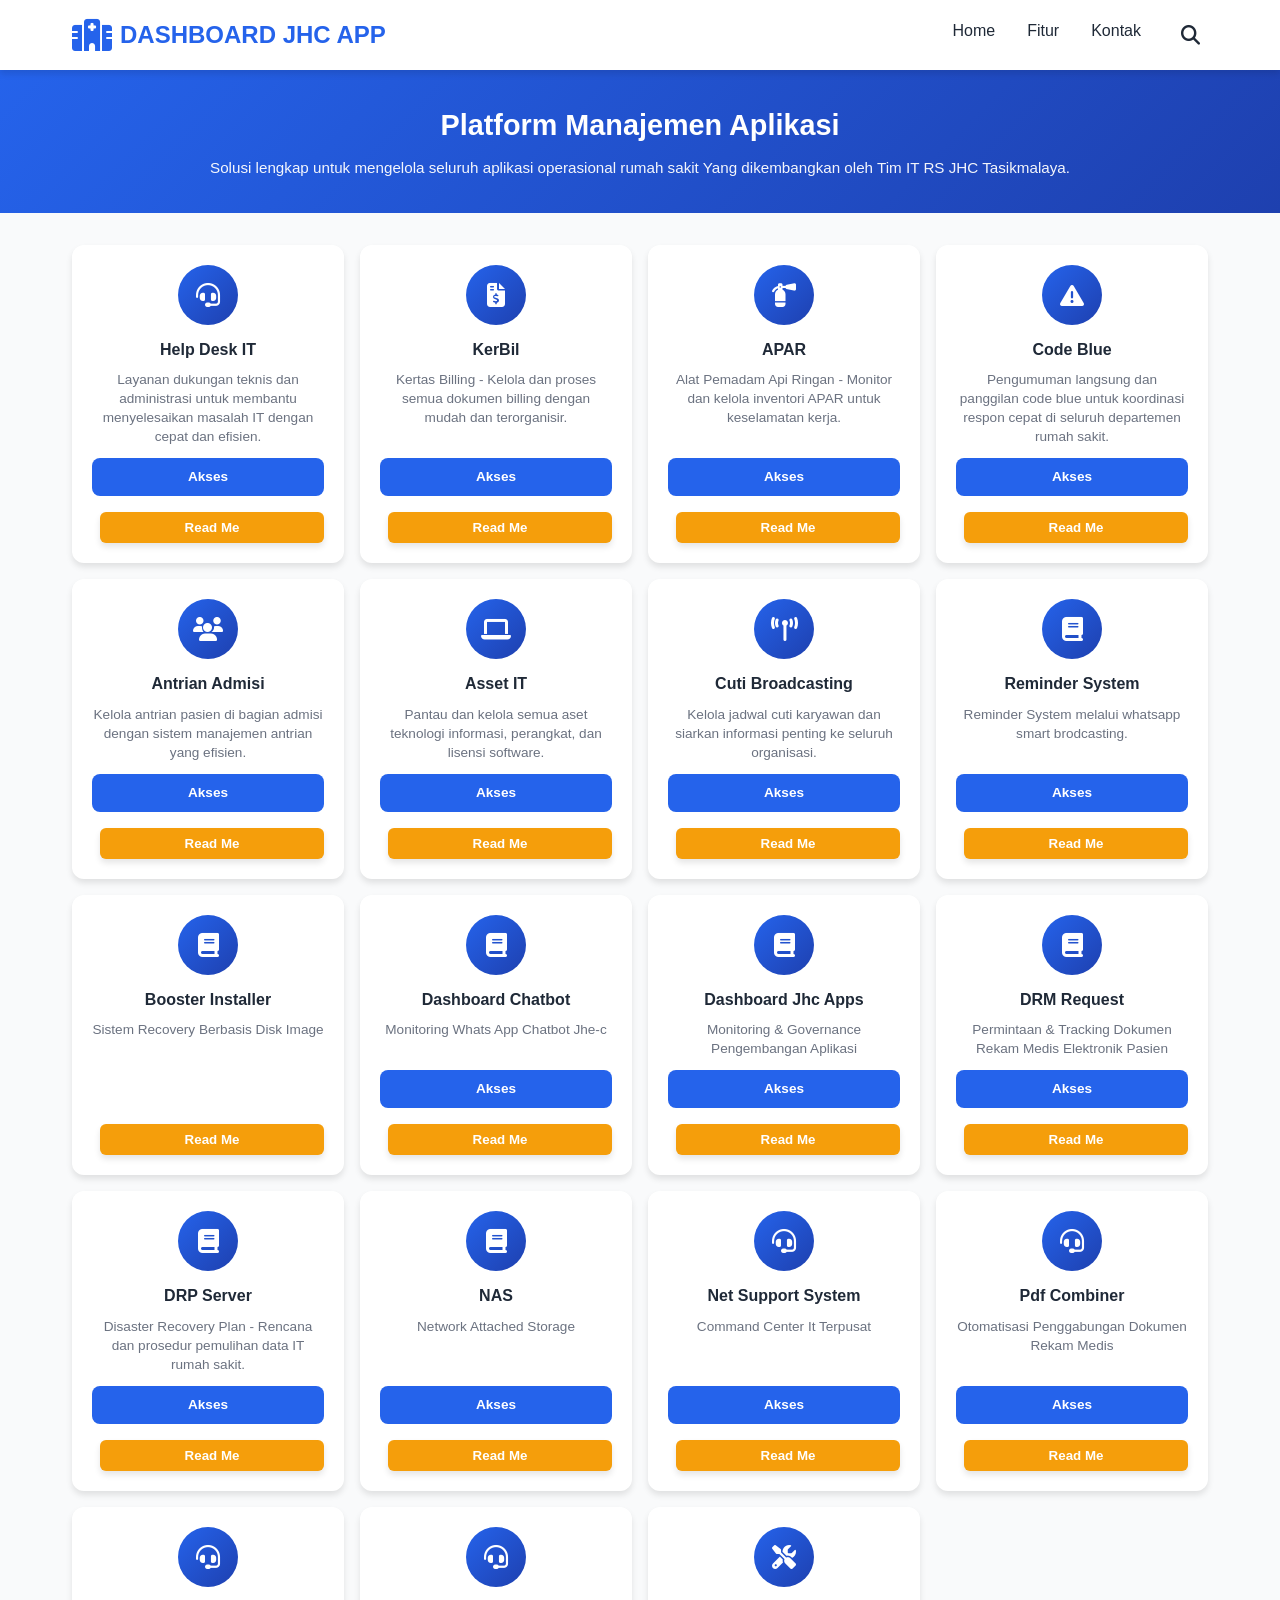
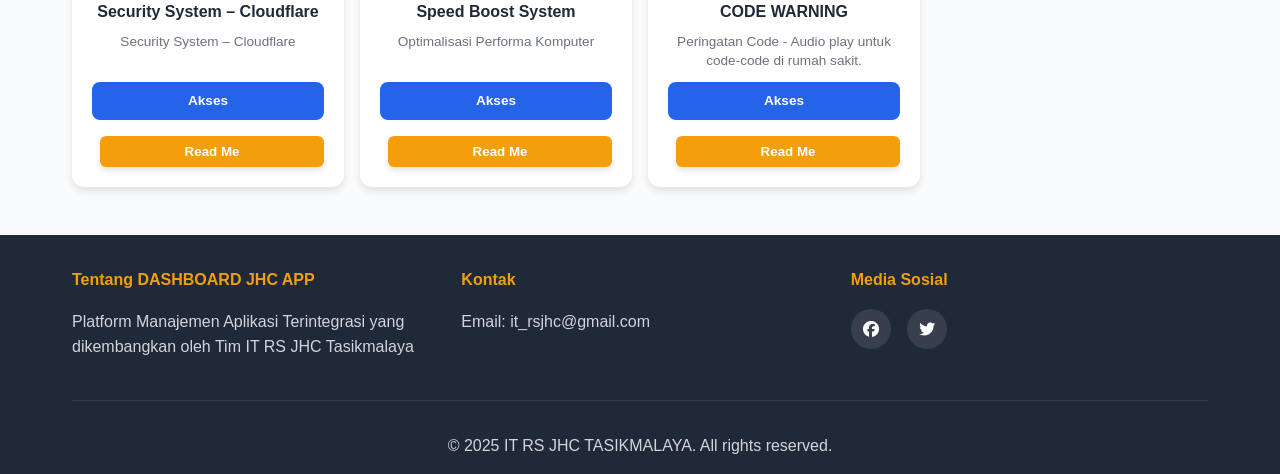
==== commit bd35bd04: "readme pdf view2" ====
--- a/index.html
+++ b/index.html
@@ -220,6 +220,13 @@
             </div>
             <h3>Reminder System</h3>
             <p>Reminder System melalui whatsapp smart brodcasting.</p>
+            <a
+              href="#"
+              class="btn-feature"
+              data-url=""
+              onclick="openLink(event)"
+              >Akses</a
+            >
             <button class="btn-readme" onclick="openReadMe('Reminder System')">
               Read Me
             </button>
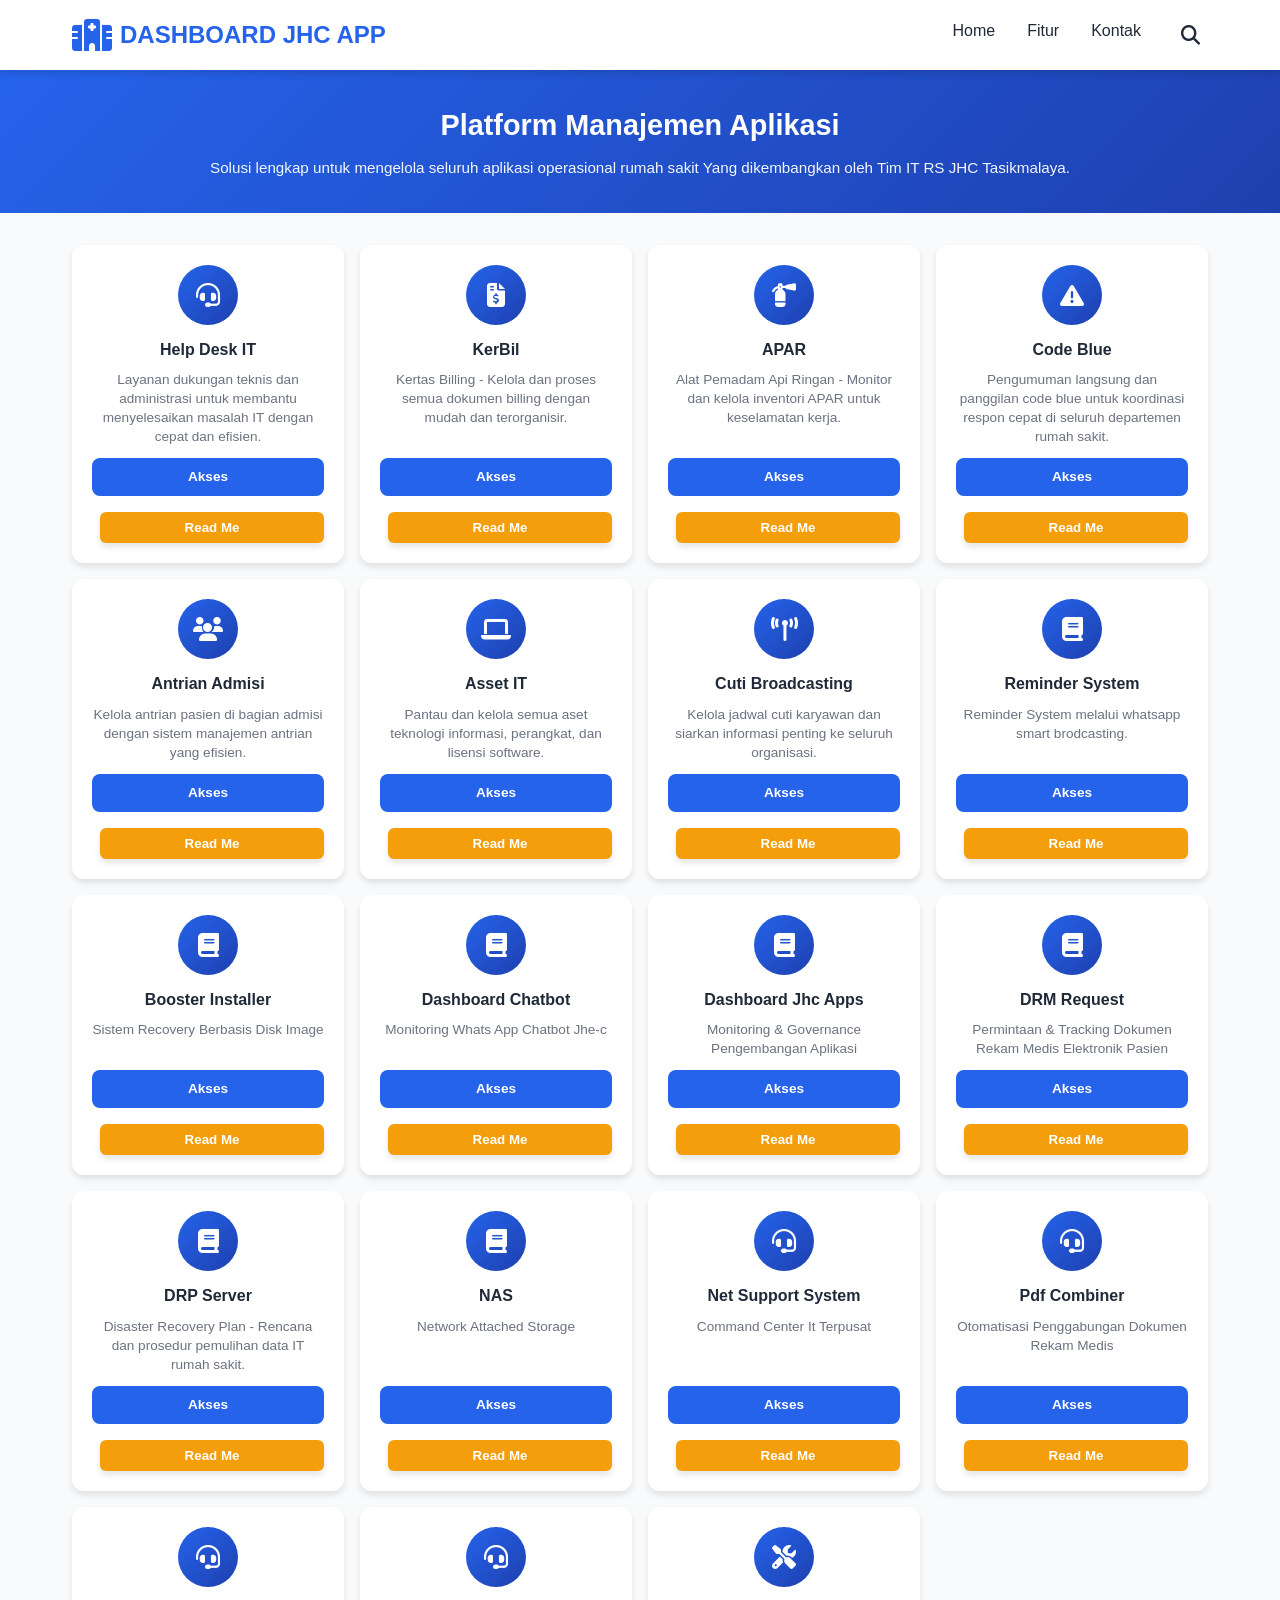
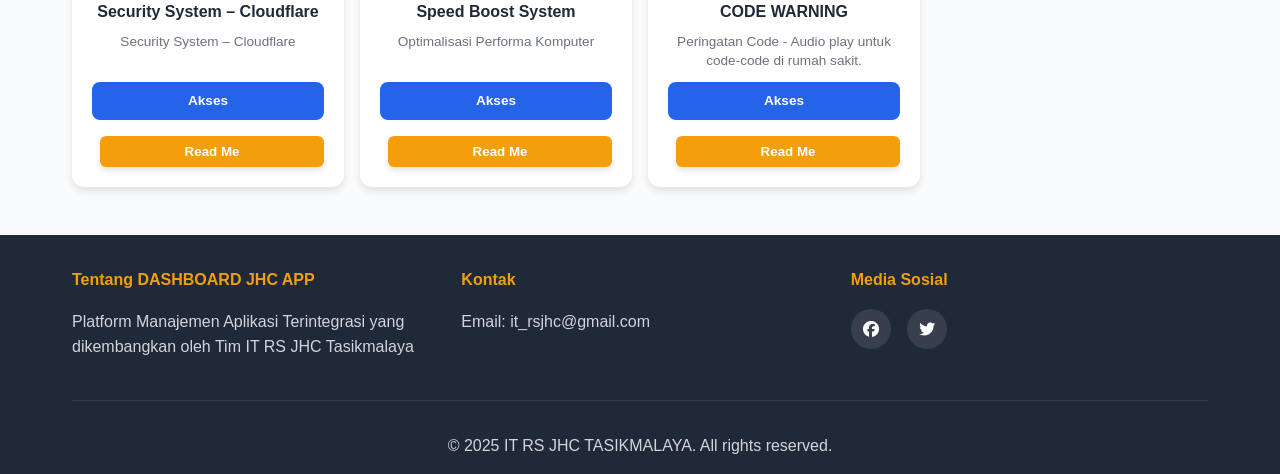
==== commit f9ad6207: "readme pdf view3" ====
--- a/index.html
+++ b/index.html
@@ -239,6 +239,13 @@
             </div>
             <h3>Booster Installer</h3>
             <p>Sistem Recovery Berbasis Disk Image</p>
+            <a
+              href="#"
+              class="btn-feature"
+              data-url=""
+              onclick="openLink(event)"
+              >Akses</a
+            >
             <button
               class="btn-readme"
               onclick="openReadMe('Booster Installer')"
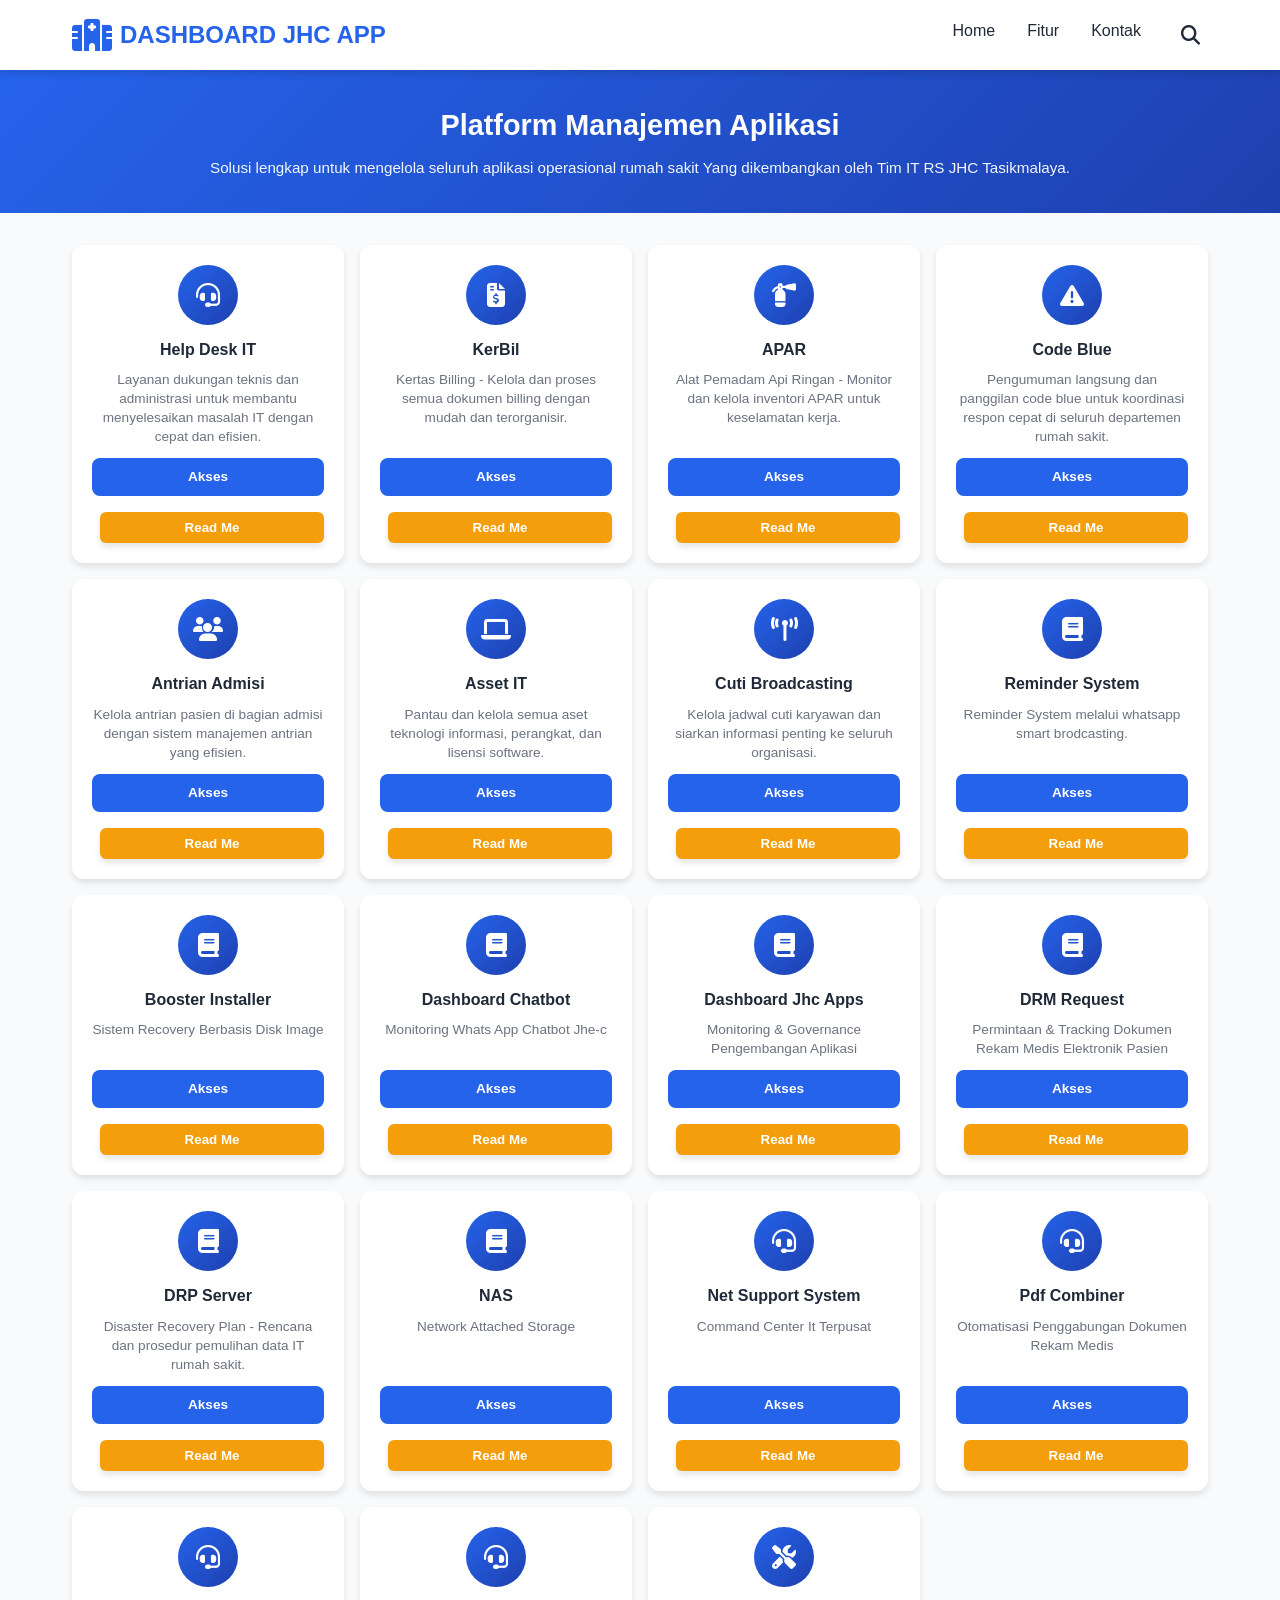
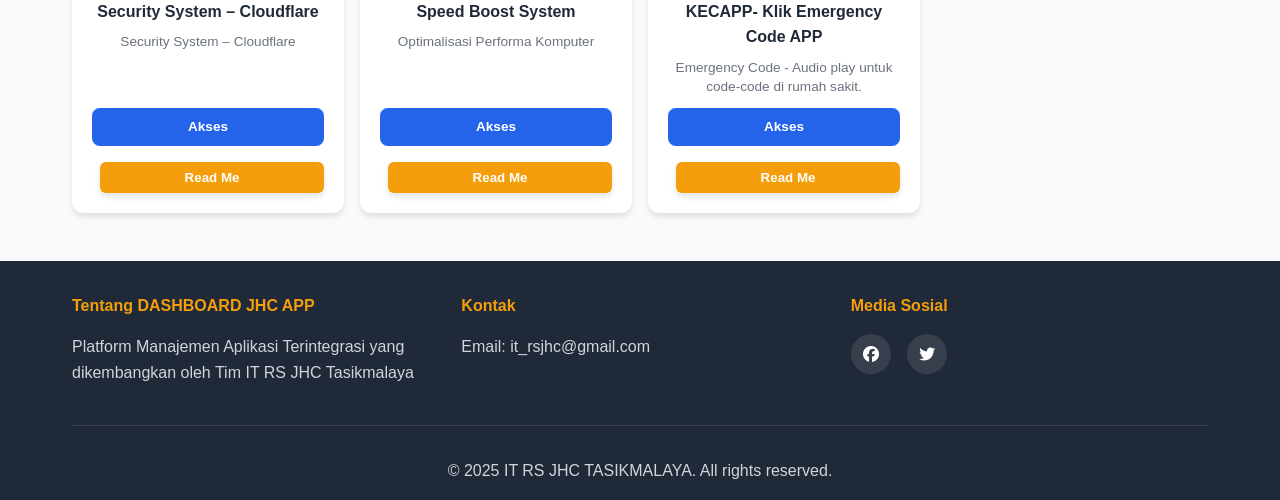
==== commit 953b1131: "kecapp" ====
--- a/index.html
+++ b/index.html
@@ -442,12 +442,12 @@
             <div class="feature-icon">
               <i class="fas fa-tools"></i>
             </div>
-            <h3>CODE WARNING</h3>
-            <p>Peringatan Code - Audio play untuk code-code di rumah sakit.</p>
-            <a
-              href="#"
-              class="btn-feature"
-              data-url="https://miftahnurjamil.github.io/aio-apps-jhctasik/frontend/code-warning.html"
+            <h3>KECAPP- Klik Emergency Code APP</h3>
+            <p>Emergency Code - Audio play untuk code-code di rumah sakit.</p>
+            <a
+              href="#"
+              class="btn-feature"
+              data-url="https://miftahnurjamil21-git.github.io/kecapp-jhc/"
               onclick="openLink(event)"
               >Akses</a
             >
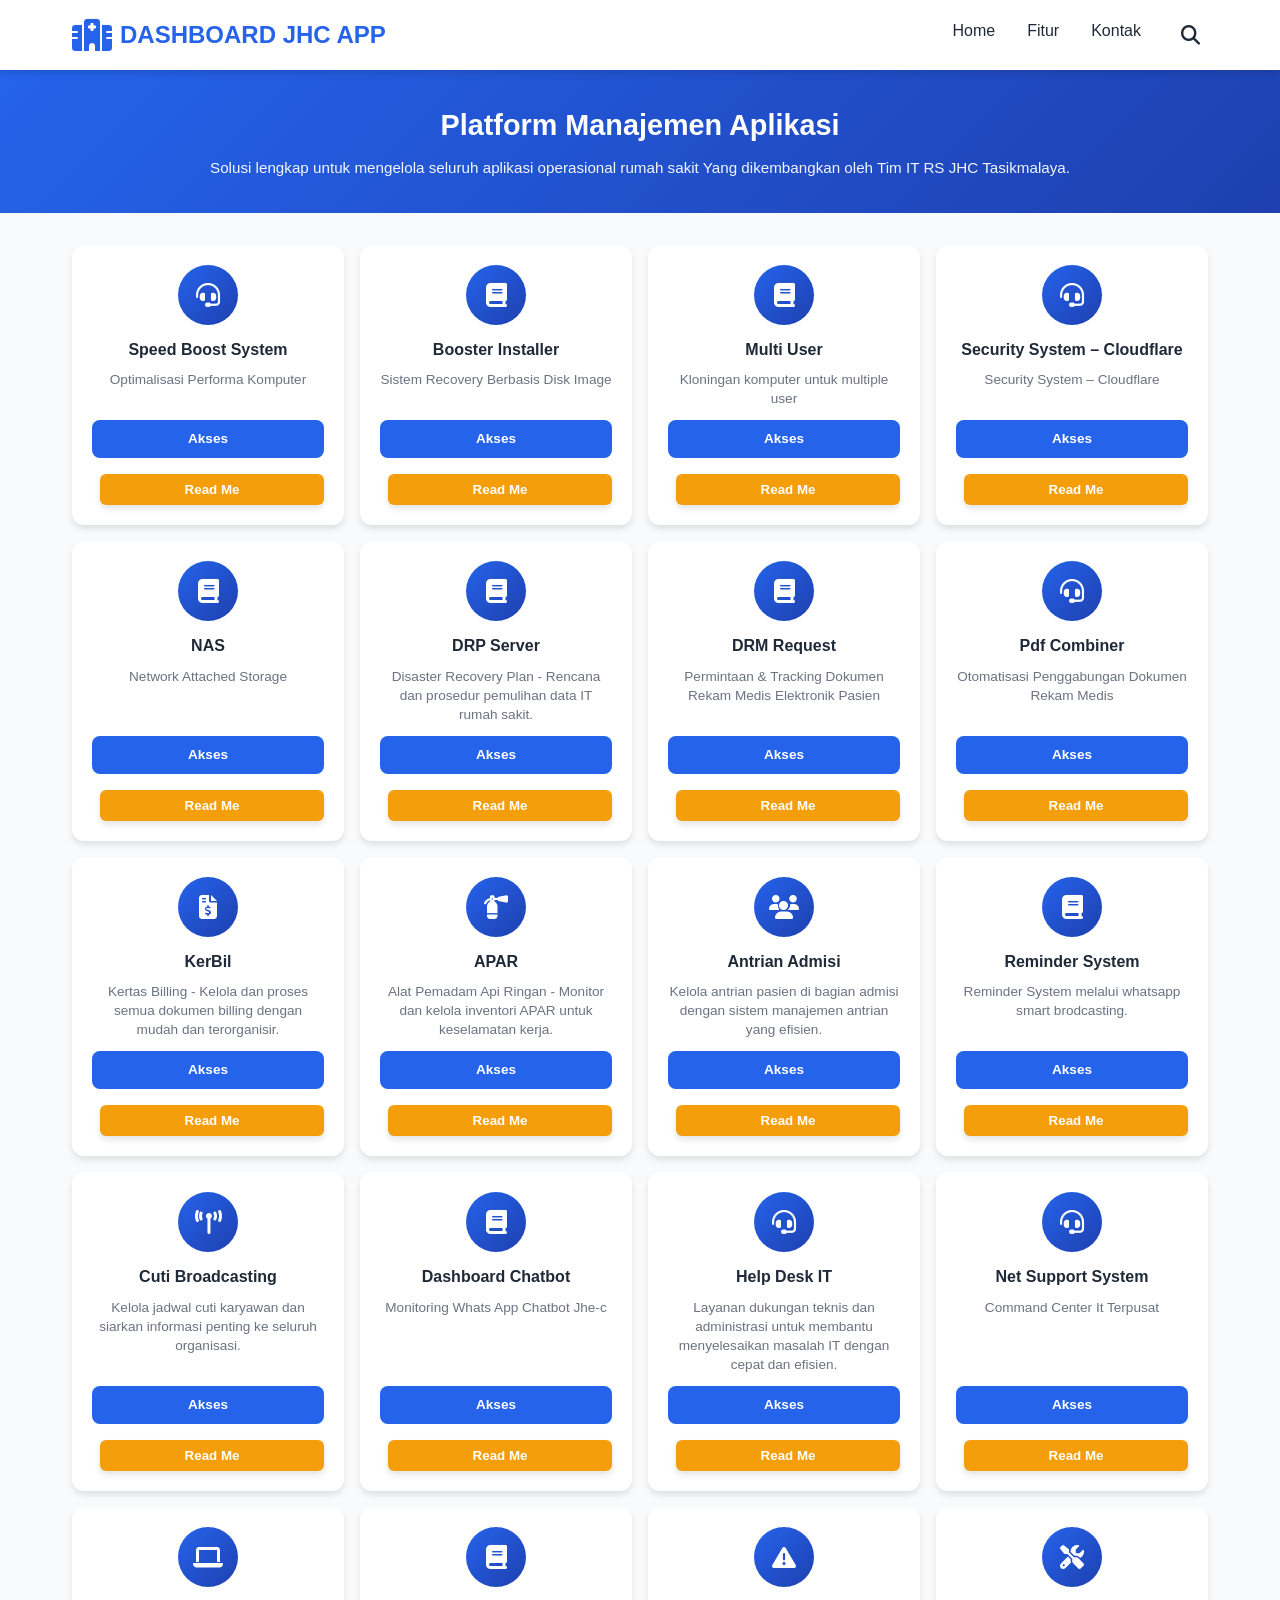
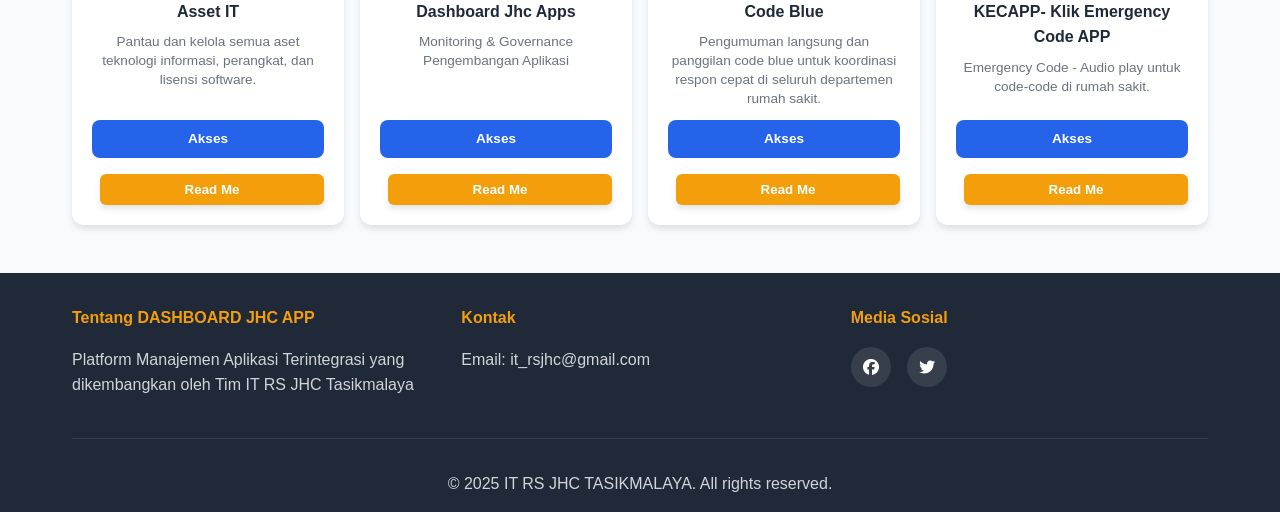
==== commit 8597bb71: "urutan card index" ====
--- a/index.html
+++ b/index.html
@@ -56,6 +56,302 @@
     <section class="features" id="features">
       <div class="container">
         <div class="features-grid">
+          <!-- Speed Boost System -->
+          <div class="feature-card">
+            <div class="feature-icon">
+              <i class="fas fa-headset"></i>
+            </div>
+            <h3>Speed Boost System</h3>
+            <p>Optimalisasi Performa Komputer</p>
+            <a
+              href="#"
+              class="btn-feature"
+              data-url="https://odoo.jhc-tasik.kesia.id/"
+              onclick="openLink(event)"
+              >Akses</a
+            >
+            <button
+              class="btn-readme"
+              onclick="openReadMe('Speed Boost System')"
+            >
+              Read Me
+            </button>
+          </div>
+
+          <!-- Booster Installer -->
+          <div class="feature-card">
+            <div class="feature-icon">
+              <i class="fas fa-book"></i>
+            </div>
+            <h3>Booster Installer</h3>
+            <p>Sistem Recovery Berbasis Disk Image</p>
+            <a
+              href="#"
+              class="btn-feature"
+              data-url=""
+              onclick="openLink(event)"
+              >Akses</a
+            >
+            <button
+              class="btn-readme"
+              onclick="openReadMe('Booster Installer')"
+            >
+              Read Me
+            </button>
+          </div>
+
+          <!-- Multi User -->
+          <div class="feature-card">
+            <div class="feature-icon">
+              <i class="fas fa-book"></i>
+            </div>
+            <h3>Multi User</h3>
+            <p>Kloningan komputer untuk multiple user</p>
+            <a
+              href="#"
+              class="btn-feature"
+              data-url=""
+              onclick="openLink(event)"
+              >Akses</a
+            >
+            <button class="btn-readme" onclick="openReadMe('Multi User')">
+              Read Me
+            </button>
+          </div>
+
+          <!-- Security System – Cloudflare -->
+          <div class="feature-card">
+            <div class="feature-icon">
+              <i class="fas fa-headset"></i>
+            </div>
+            <h3>Security System – Cloudflare</h3>
+            <p>Security System – Cloudflare</p>
+            <a
+              href="#"
+              class="btn-feature"
+              data-url="https://odoo.jhc-tasik.kesia.id/"
+              onclick="openLink(event)"
+              >Akses</a
+            >
+            <button
+              class="btn-readme"
+              onclick="openReadMe('Security System – Cloudflare')"
+            >
+              Read Me
+            </button>
+          </div>
+
+          <!-- NAS -->
+          <div class="feature-card">
+            <div class="feature-icon">
+              <i class="fas fa-book"></i>
+            </div>
+            <h3>NAS</h3>
+            <p>Network Attached Storage</p>
+            <a
+              href="#"
+              class="btn-feature"
+              data-url=""
+              onclick="openLink(event)"
+              >Akses</a
+            >
+            <button class="btn-readme" onclick="openReadMe('NAS')">
+              Read Me
+            </button>
+          </div>
+
+          <!-- DRP Server -->
+          <div class="feature-card">
+            <div class="feature-icon">
+              <i class="fas fa-book"></i>
+            </div>
+            <h3>DRP Server</h3>
+            <p>
+              Disaster Recovery Plan - Rencana dan prosedur pemulihan data IT
+              rumah sakit.
+            </p>
+            <a
+              href="#"
+              class="btn-feature"
+              data-url=""
+              onclick="openLink(event)"
+              >Akses</a
+            >
+            <button class="btn-readme" onclick="openReadMe('DRP Server')">
+              Read Me
+            </button>
+          </div>
+
+          <!-- Drm Request -->
+          <div class="feature-card">
+            <div class="feature-icon">
+              <i class="fas fa-book"></i>
+            </div>
+            <h3>DRM Request</h3>
+            <p>Permintaan & Tracking Dokumen Rekam Medis Elektronik Pasien</p>
+            <a
+              href="#"
+              class="btn-feature"
+              data-url=""
+              onclick="openLink(event)"
+              >Akses</a
+            >
+            <button class="btn-readme" onclick="openReadMe('DRM Request')">
+              Read Me
+            </button>
+          </div>
+
+          <!-- Pdf Combiner -->
+          <div class="feature-card">
+            <div class="feature-icon">
+              <i class="fas fa-headset"></i>
+            </div>
+            <h3>Pdf Combiner</h3>
+            <p>Otomatisasi Penggabungan Dokumen Rekam Medis</p>
+            <a
+              href="#"
+              class="btn-feature"
+              data-url="https://dashboard.jhc-tasik.kesia.id/"
+              onclick="openLink(event)"
+              >Akses</a
+            >
+            <button class="btn-readme" onclick="openReadMe('Pdf Combiner')">
+              Read Me
+            </button>
+          </div>
+
+          <!-- KerBil -->
+          <div class="feature-card">
+            <div class="feature-icon">
+              <i class="fas fa-file-invoice-dollar"></i>
+            </div>
+            <h3>KerBil</h3>
+            <p>
+              Kertas Billing - Kelola dan proses semua dokumen billing dengan
+              mudah dan terorganisir.
+            </p>
+            <a
+              href="#"
+              class="btn-feature"
+              data-url="http://103.184.16.155:312/kerbil/"
+              onclick="openLink(event)"
+              >Akses</a
+            >
+            <button class="btn-readme" onclick="openReadMe('KerBil')">
+              Read Me
+            </button>
+          </div>
+
+          <!-- APAR -->
+          <div class="feature-card">
+            <div class="feature-icon">
+              <i class="fas fa-fire-extinguisher"></i>
+            </div>
+            <h3>APAR</h3>
+            <p>
+              Alat Pemadam Api Ringan - Monitor dan kelola inventori APAR untuk
+              keselamatan kerja.
+            </p>
+            <a
+              href="#"
+              class="btn-feature"
+              data-url="https://apar.rsjantungtasikmalaya.my.id/"
+              onclick="openLink(event)"
+              >Akses</a
+            >
+            <button class="btn-readme" onclick="openReadMe('APAR')">
+              Read Me
+            </button>
+          </div>
+
+          <!-- Antrian Admisi -->
+          <div class="feature-card">
+            <div class="feature-icon">
+              <i class="fas fa-users"></i>
+            </div>
+            <h3>Antrian Admisi</h3>
+            <p>
+              Kelola antrian pasien di bagian admisi dengan sistem manajemen
+              antrian yang efisien.
+            </p>
+            <a
+              href="#"
+              class="btn-feature"
+              data-url="http://192.168.10.142/antrian2/display.php"
+              onclick="openLink(event)"
+              >Akses</a
+            >
+            <button class="btn-readme" onclick="openReadMe('Antrian Admisi')">
+              Read Me
+            </button>
+          </div>
+
+          <!-- Reminder System -->
+          <div class="feature-card">
+            <div class="feature-icon">
+              <i class="fas fa-book"></i>
+            </div>
+            <h3>Reminder System</h3>
+            <p>Reminder System melalui whatsapp smart brodcasting.</p>
+            <a
+              href="#"
+              class="btn-feature"
+              data-url=""
+              onclick="openLink(event)"
+              >Akses</a
+            >
+            <button class="btn-readme" onclick="openReadMe('Reminder System')">
+              Read Me
+            </button>
+          </div>
+
+          <!-- Cuti Broadcasting -->
+          <div class="feature-card">
+            <div class="feature-icon">
+              <i class="fas fa-broadcast-tower"></i>
+            </div>
+            <h3>Cuti Broadcasting</h3>
+            <p>
+              Kelola jadwal cuti karyawan dan siarkan informasi penting ke
+              seluruh organisasi.
+            </p>
+            <a
+              href="#"
+              class="btn-feature"
+              data-url=""
+              onclick="openLink(event)"
+              >Akses</a
+            >
+            <button
+              class="btn-readme"
+              onclick="openReadMe('Cuti Broadcasting')"
+            >
+              Read Me
+            </button>
+          </div>
+
+          <!-- Dashboard Chatbot -->
+          <div class="feature-card">
+            <div class="feature-icon">
+              <i class="fas fa-book"></i>
+            </div>
+            <h3>Dashboard Chatbot</h3>
+            <p>Monitoring Whats App Chatbot Jhe-c</p>
+            <a
+              href="#"
+              class="btn-feature"
+              data-url=""
+              onclick="openLink(event)"
+              >Akses</a
+            >
+            <button
+              class="btn-readme"
+              onclick="openReadMe('Dashboard Chatbot')"
+            >
+              Read Me
+            </button>
+          </div>
+
           <!-- Help Desk -->
           <div class="feature-card">
             <div class="feature-icon">
@@ -78,51 +374,73 @@
             </button>
           </div>
 
-          <!-- KerBil -->
-          <div class="feature-card">
-            <div class="feature-icon">
-              <i class="fas fa-file-invoice-dollar"></i>
-            </div>
-            <h3>KerBil</h3>
-            <p>
-              Kertas Billing - Kelola dan proses semua dokumen billing dengan
-              mudah dan terorganisir.
-            </p>
-            <a
-              href="#"
-              class="btn-feature"
-              data-url="http://103.184.16.155:312/kerbil/"
-              onclick="openLink(event)"
-              >Akses</a
-            >
-            <button class="btn-readme" onclick="openReadMe('KerBil')">
-              Read Me
-            </button>
-          </div>
-
-          <!-- APAR -->
-          <div class="feature-card">
-            <div class="feature-icon">
-              <i class="fas fa-fire-extinguisher"></i>
-            </div>
-            <h3>APAR</h3>
-            <p>
-              Alat Pemadam Api Ringan - Monitor dan kelola inventori APAR untuk
-              keselamatan kerja.
-            </p>
-            <a
-              href="#"
-              class="btn-feature"
-              data-url="https://apar.rsjantungtasikmalaya.my.id/"
-              onclick="openLink(event)"
-              >Akses</a
-            >
-            <button class="btn-readme" onclick="openReadMe('APAR')">
-              Read Me
-            </button>
-          </div>
-
-          <!-- Code Warning -->
+          <!-- Net Support System -->
+          <div class="feature-card">
+            <div class="feature-icon">
+              <i class="fas fa-headset"></i>
+            </div>
+            <h3>Net Support System</h3>
+            <p>Command Center It Terpusat</p>
+            <a
+              href="#"
+              class="btn-feature"
+              data-url="https://jhc-tasik.kesia.id/"
+              onclick="openLink(event)"
+              >Akses</a
+            >
+            <button
+              class="btn-readme"
+              onclick="openReadMe('Net Support System')"
+            >
+              Read Me
+            </button>
+          </div>
+
+          <!-- Asset IT -->
+          <div class="feature-card">
+            <div class="feature-icon">
+              <i class="fas fa-laptop"></i>
+            </div>
+            <h3>Asset IT</h3>
+            <p>
+              Pantau dan kelola semua aset teknologi informasi, perangkat, dan
+              lisensi software.
+            </p>
+            <a
+              href="#"
+              class="btn-feature"
+              data-url="https://sinal.rsjantungtasikmalaya.my.id/public/index.php?page=home"
+              onclick="openLink(event)"
+              >Akses</a
+            >
+            <button class="btn-readme" onclick="openReadMe('Asset IT')">
+              Read Me
+            </button>
+          </div>
+
+          <!-- Dashboard Jhc Apps -->
+          <div class="feature-card">
+            <div class="feature-icon">
+              <i class="fas fa-book"></i>
+            </div>
+            <h3>Dashboard Jhc Apps</h3>
+            <p>Monitoring & Governance Pengembangan Aplikasi</p>
+            <a
+              href="#"
+              class="btn-feature"
+              data-url=""
+              onclick="openLink(event)"
+              >Akses</a
+            >
+            <button
+              class="btn-readme"
+              onclick="openReadMe('Dashboard Jhc Apps')"
+            >
+              Read Me
+            </button>
+          </div>
+
+          <!-- sikobi -->
           <div class="feature-card">
             <div class="feature-icon">
               <i class="fas fa-exclamation-triangle"></i>
@@ -144,300 +462,7 @@
             </button>
           </div>
 
-          <!-- Antrian Admisi -->
-          <div class="feature-card">
-            <div class="feature-icon">
-              <i class="fas fa-users"></i>
-            </div>
-            <h3>Antrian Admisi</h3>
-            <p>
-              Kelola antrian pasien di bagian admisi dengan sistem manajemen
-              antrian yang efisien.
-            </p>
-            <a
-              href="#"
-              class="btn-feature"
-              data-url="http://192.168.10.142/antrian2/display.php"
-              onclick="openLink(event)"
-              >Akses</a
-            >
-            <button class="btn-readme" onclick="openReadMe('Antrian Admisi')">
-              Read Me
-            </button>
-          </div>
-
-          <!-- Asset IT -->
-          <div class="feature-card">
-            <div class="feature-icon">
-              <i class="fas fa-laptop"></i>
-            </div>
-            <h3>Asset IT</h3>
-            <p>
-              Pantau dan kelola semua aset teknologi informasi, perangkat, dan
-              lisensi software.
-            </p>
-            <a
-              href="#"
-              class="btn-feature"
-              data-url="https://sinal.rsjantungtasikmalaya.my.id/public/index.php?page=home"
-              onclick="openLink(event)"
-              >Akses</a
-            >
-            <button class="btn-readme" onclick="openReadMe('Asset IT')">
-              Read Me
-            </button>
-          </div>
-
-          <!-- Cuti Broadcasting -->
-          <div class="feature-card">
-            <div class="feature-icon">
-              <i class="fas fa-broadcast-tower"></i>
-            </div>
-            <h3>Cuti Broadcasting</h3>
-            <p>
-              Kelola jadwal cuti karyawan dan siarkan informasi penting ke
-              seluruh organisasi.
-            </p>
-            <a
-              href="#"
-              class="btn-feature"
-              data-url=""
-              onclick="openLink(event)"
-              >Akses</a
-            >
-            <button
-              class="btn-readme"
-              onclick="openReadMe('Cuti Broadcasting')"
-            >
-              Read Me
-            </button>
-          </div>
-
-          <!-- Reminder System -->
-          <div class="feature-card">
-            <div class="feature-icon">
-              <i class="fas fa-book"></i>
-            </div>
-            <h3>Reminder System</h3>
-            <p>Reminder System melalui whatsapp smart brodcasting.</p>
-            <a
-              href="#"
-              class="btn-feature"
-              data-url=""
-              onclick="openLink(event)"
-              >Akses</a
-            >
-            <button class="btn-readme" onclick="openReadMe('Reminder System')">
-              Read Me
-            </button>
-          </div>
-
-          <!-- Booster Installer -->
-          <div class="feature-card">
-            <div class="feature-icon">
-              <i class="fas fa-book"></i>
-            </div>
-            <h3>Booster Installer</h3>
-            <p>Sistem Recovery Berbasis Disk Image</p>
-            <a
-              href="#"
-              class="btn-feature"
-              data-url=""
-              onclick="openLink(event)"
-              >Akses</a
-            >
-            <button
-              class="btn-readme"
-              onclick="openReadMe('Booster Installer')"
-            >
-              Read Me
-            </button>
-          </div>
-          <!-- Dashboard Chatbot -->
-          <div class="feature-card">
-            <div class="feature-icon">
-              <i class="fas fa-book"></i>
-            </div>
-            <h3>Dashboard Chatbot</h3>
-            <p>Monitoring Whats App Chatbot Jhe-c</p>
-            <a
-              href="#"
-              class="btn-feature"
-              data-url=""
-              onclick="openLink(event)"
-              >Akses</a
-            >
-            <button
-              class="btn-readme"
-              onclick="openReadMe('Dashboard Chatbot')"
-            >
-              Read Me
-            </button>
-          </div>
-          <!-- Dashboard Jhc Apps -->
-          <div class="feature-card">
-            <div class="feature-icon">
-              <i class="fas fa-book"></i>
-            </div>
-            <h3>Dashboard Jhc Apps</h3>
-            <p>Monitoring & Governance Pengembangan Aplikasi</p>
-            <a
-              href="#"
-              class="btn-feature"
-              data-url=""
-              onclick="openLink(event)"
-              >Akses</a
-            >
-            <button
-              class="btn-readme"
-              onclick="openReadMe('Dashboard Jhc Apps')"
-            >
-              Read Me
-            </button>
-          </div>
-          <!-- Drm Request -->
-          <div class="feature-card">
-            <div class="feature-icon">
-              <i class="fas fa-book"></i>
-            </div>
-            <h3>DRM Request</h3>
-            <p>Permintaan & Tracking Dokumen Rekam Medis Elektronik Pasien</p>
-            <a
-              href="#"
-              class="btn-feature"
-              data-url=""
-              onclick="openLink(event)"
-              >Akses</a
-            >
-            <button class="btn-readme" onclick="openReadMe('DRM Request')">
-              Read Me
-            </button>
-          </div>
-          <!-- DRP Server -->
-          <div class="feature-card">
-            <div class="feature-icon">
-              <i class="fas fa-book"></i>
-            </div>
-            <h3>DRP Server</h3>
-            <p>
-              Disaster Recovery Plan - Rencana dan prosedur pemulihan data IT
-              rumah sakit.
-            </p>
-            <a
-              href="#"
-              class="btn-feature"
-              data-url=""
-              onclick="openLink(event)"
-              >Akses</a
-            >
-            <button class="btn-readme" onclick="openReadMe('DRP Server')">
-              Read Me
-            </button>
-          </div>
-
-          <!-- NAS -->
-          <div class="feature-card">
-            <div class="feature-icon">
-              <i class="fas fa-book"></i>
-            </div>
-            <h3>NAS</h3>
-            <p>Network Attached Storage</p>
-            <a
-              href="#"
-              class="btn-feature"
-              data-url=""
-              onclick="openLink(event)"
-              >Akses</a
-            >
-            <button class="btn-readme" onclick="openReadMe('NAS')">
-              Read Me
-            </button>
-          </div>
-
-          <!-- Net Support System -->
-          <div class="feature-card">
-            <div class="feature-icon">
-              <i class="fas fa-headset"></i>
-            </div>
-            <h3>Net Support System</h3>
-            <p>Command Center It Terpusat</p>
-            <a
-              href="#"
-              class="btn-feature"
-              data-url="https://jhc-tasik.kesia.id/"
-              onclick="openLink(event)"
-              >Akses</a
-            >
-            <button
-              class="btn-readme"
-              onclick="openReadMe('Net Support System')"
-            >
-              Read Me
-            </button>
-          </div>
-          <!-- Pdf Combiner -->
-          <div class="feature-card">
-            <div class="feature-icon">
-              <i class="fas fa-headset"></i>
-            </div>
-            <h3>Pdf Combiner</h3>
-            <p>Otomatisasi Penggabungan Dokumen Rekam Medis</p>
-            <a
-              href="#"
-              class="btn-feature"
-              data-url="https://dashboard.jhc-tasik.kesia.id/"
-              onclick="openLink(event)"
-              >Akses</a
-            >
-            <button class="btn-readme" onclick="openReadMe('Pdf Combiner')">
-              Read Me
-            </button>
-          </div>
-          <!-- Security System – Cloudflare -->
-          <div class="feature-card">
-            <div class="feature-icon">
-              <i class="fas fa-headset"></i>
-            </div>
-            <h3>Security System – Cloudflare</h3>
-            <p>Security System – Cloudflare</p>
-            <a
-              href="#"
-              class="btn-feature"
-              data-url="https://odoo.jhc-tasik.kesia.id/"
-              onclick="openLink(event)"
-              >Akses</a
-            >
-            <button
-              class="btn-readme"
-              onclick="openReadMe('Security System – Cloudflare')"
-            >
-              Read Me
-            </button>
-          </div>
-
-          <!-- Speed Boost System -->
-          <div class="feature-card">
-            <div class="feature-icon">
-              <i class="fas fa-headset"></i>
-            </div>
-            <h3>Speed Boost System</h3>
-            <p>Optimalisasi Performa Komputer</p>
-            <a
-              href="#"
-              class="btn-feature"
-              data-url="https://odoo.jhc-tasik.kesia.id/"
-              onclick="openLink(event)"
-              >Akses</a
-            >
-            <button
-              class="btn-readme"
-              onclick="openReadMe('Speed Boost System')"
-            >
-              Read Me
-            </button>
-          </div>
-
-          <!-- CODE -->
+          <!-- Kecapp -->
           <div class="feature-card">
             <div class="feature-icon">
               <i class="fas fa-tools"></i>
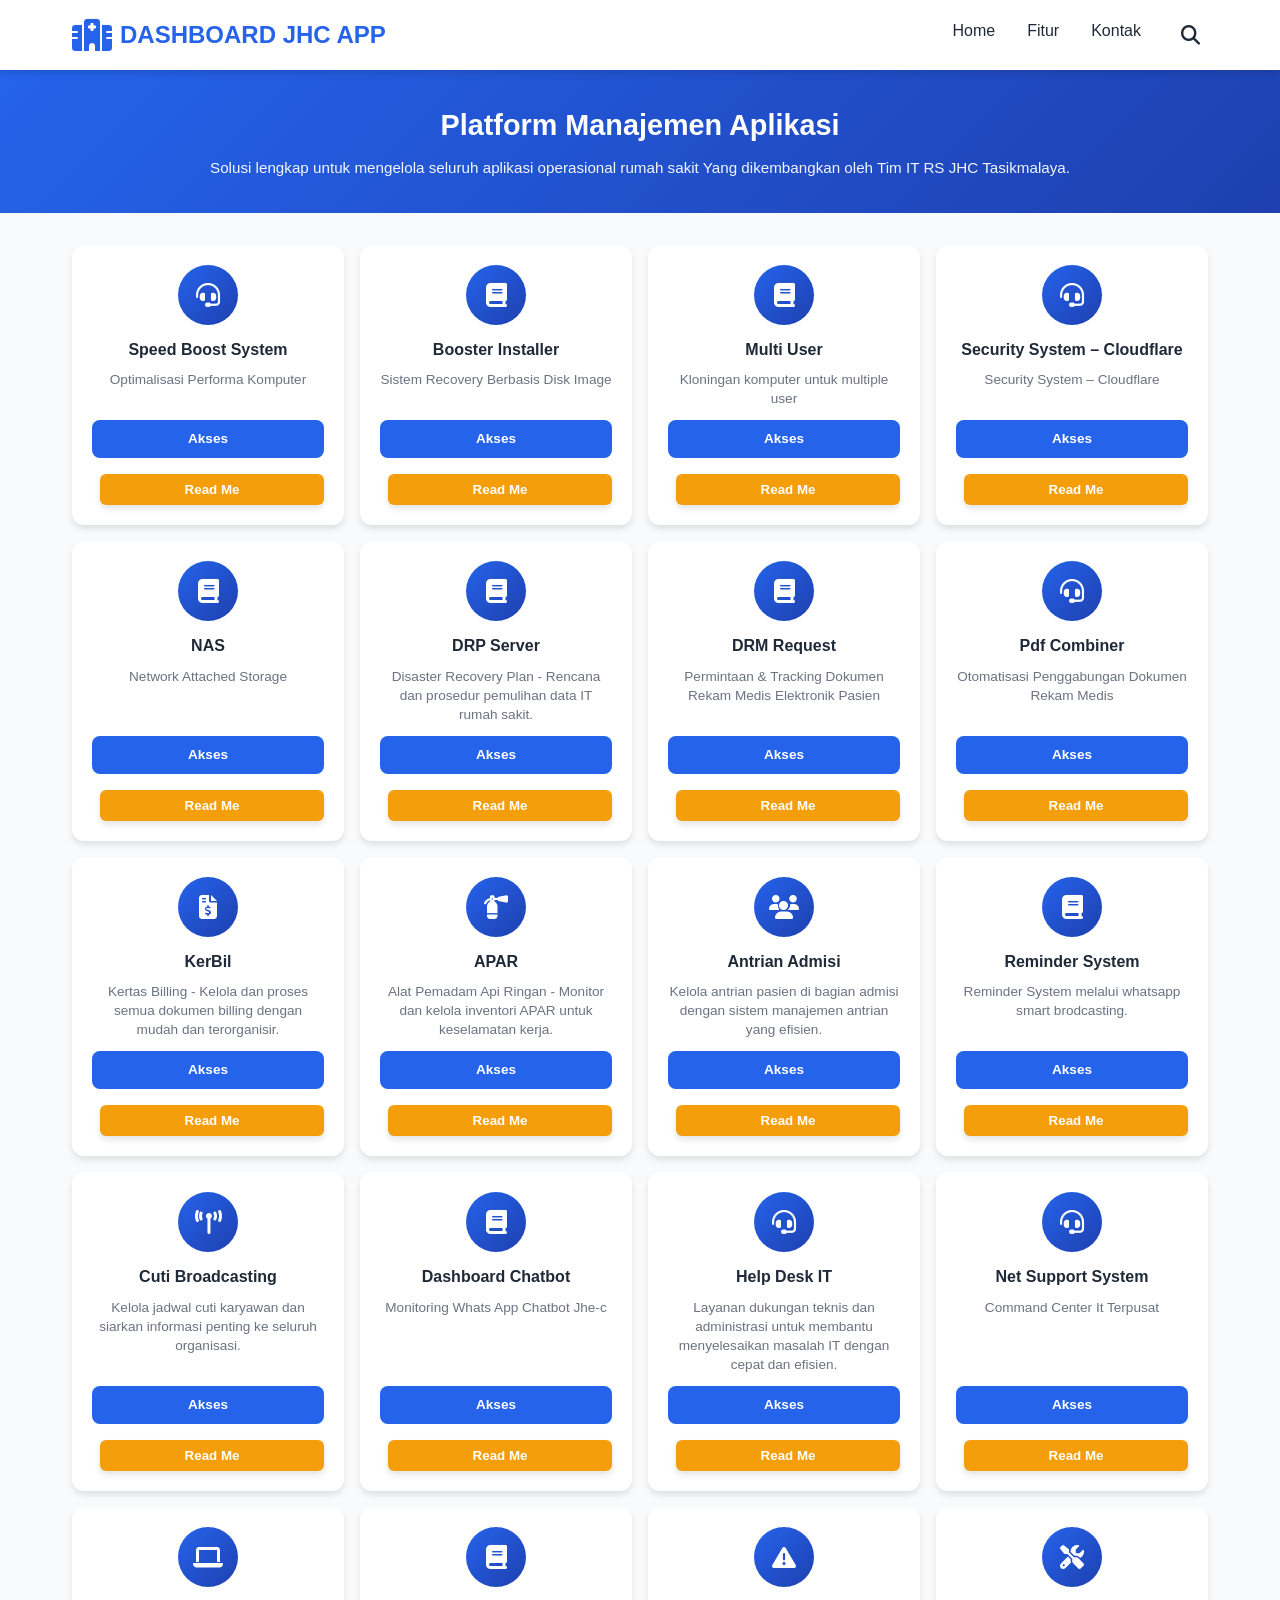
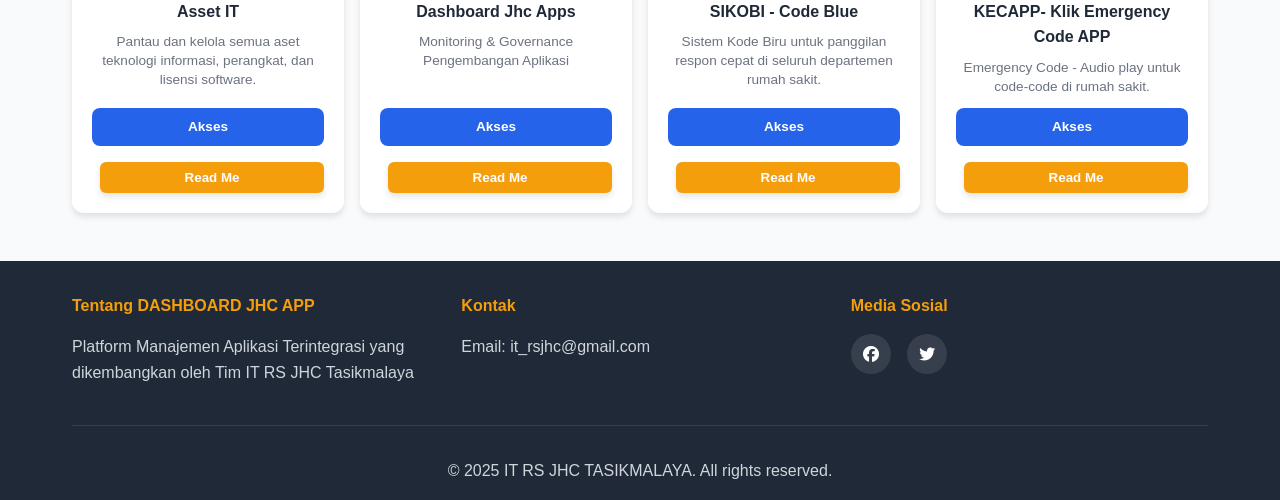
==== commit 10abce28: "urutan card index2" ====
--- a/index.html
+++ b/index.html
@@ -445,10 +445,10 @@
             <div class="feature-icon">
               <i class="fas fa-exclamation-triangle"></i>
             </div>
-            <h3>Code Blue</h3>
-            <p>
-              Pengumuman langsung dan panggilan code blue untuk koordinasi
-              respon cepat di seluruh departemen rumah sakit.
+            <h3>SIKOBI - Code Blue</h3>
+            <p>
+              Sistem Kode Biru untuk panggilan respon cepat di seluruh
+              departemen rumah sakit.
             </p>
             <a
               href="#"
